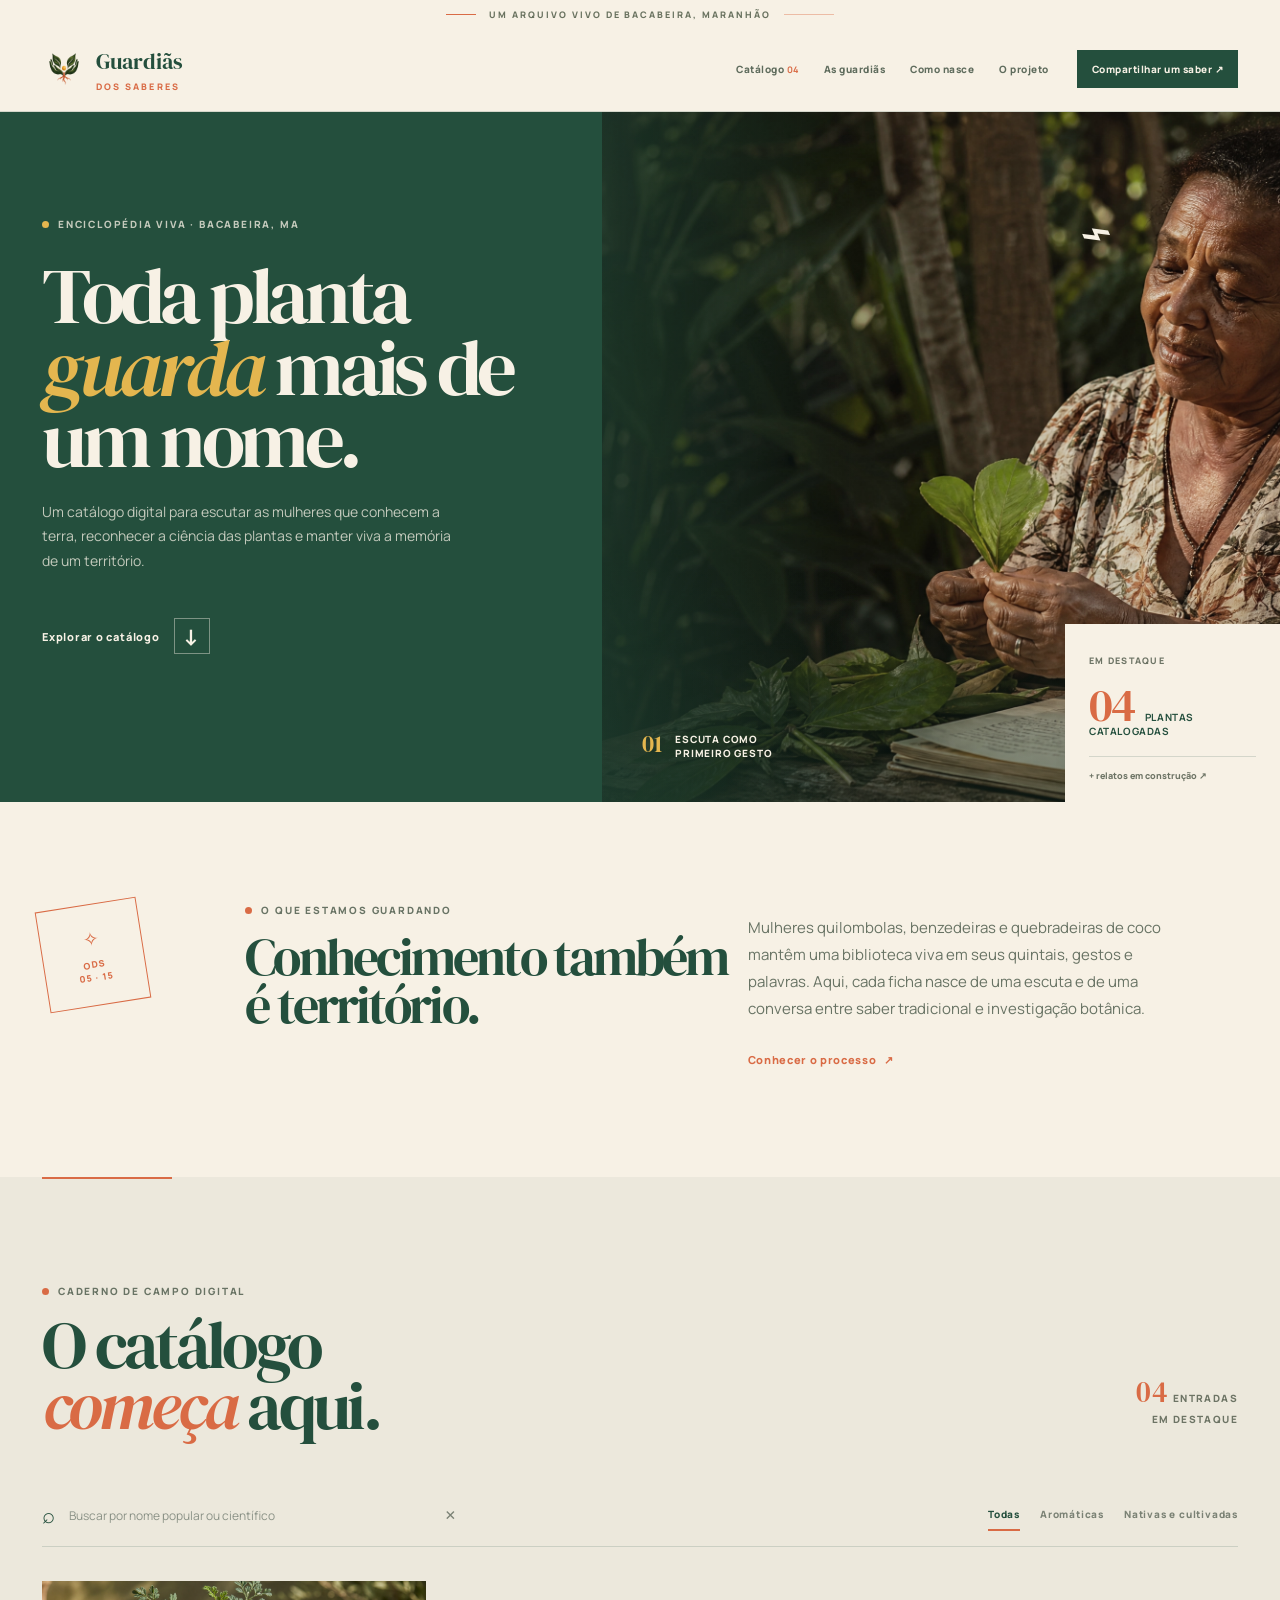
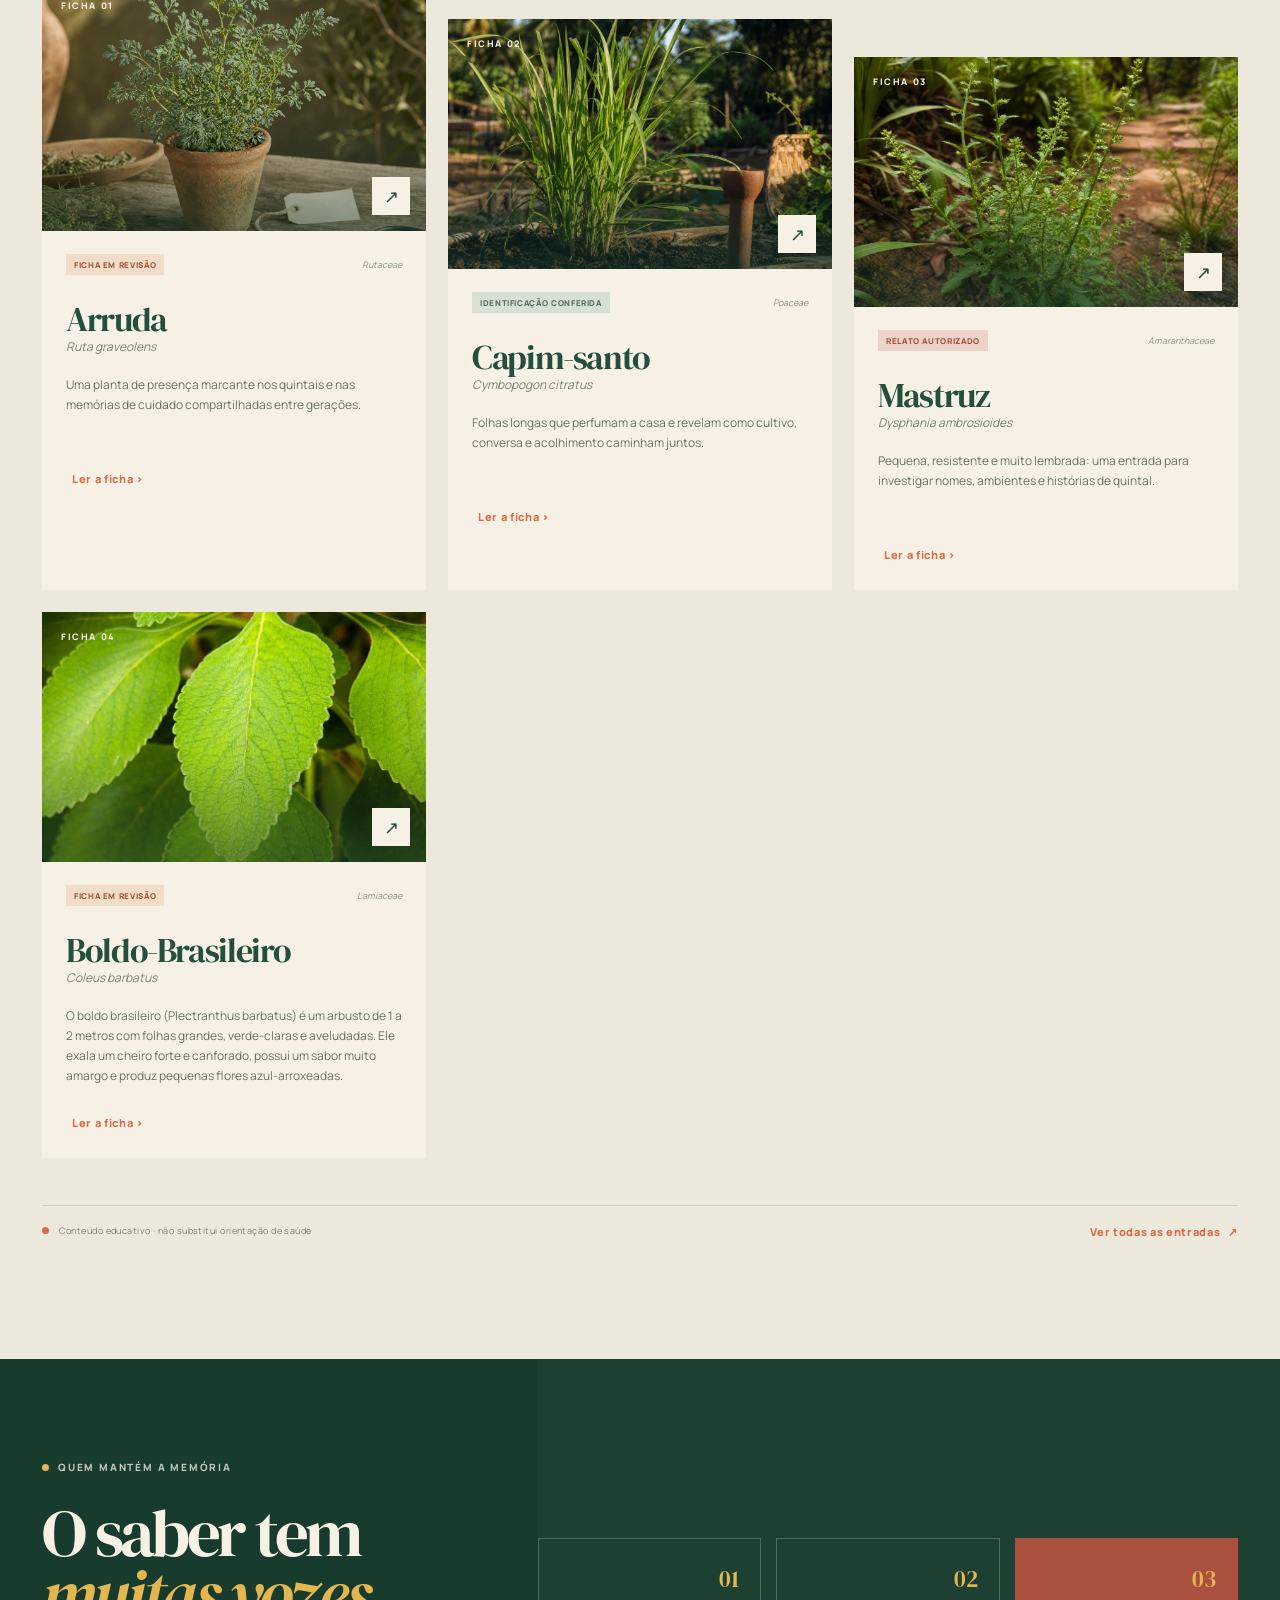
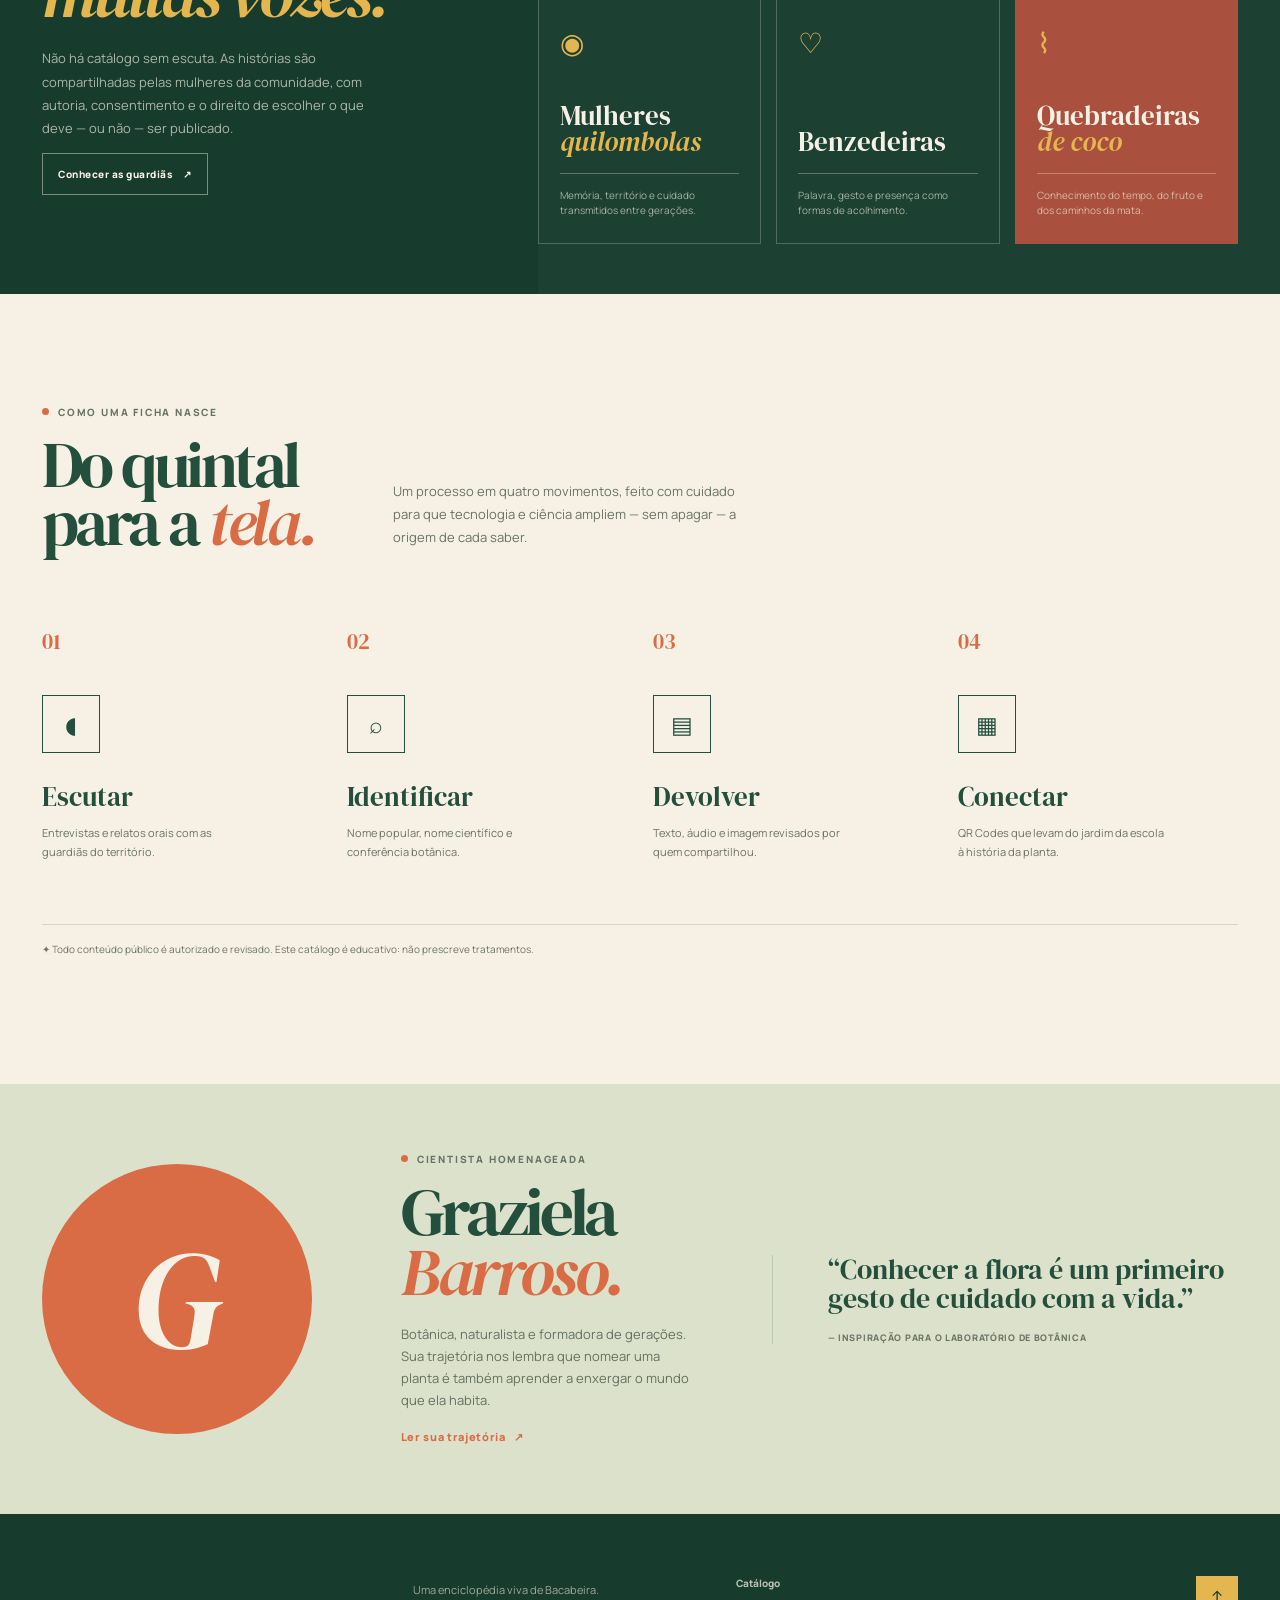
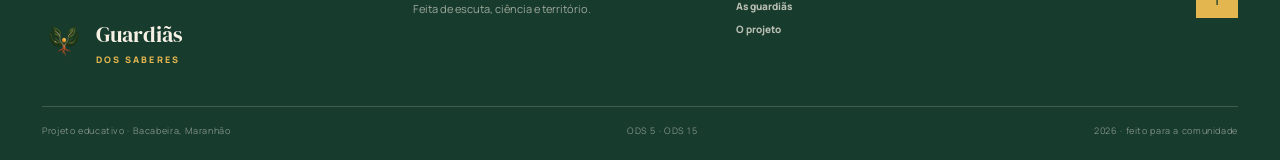
==== index.html @ c17b9c94 "primeiro commit do projeto guardias" ====
<!doctype html>
<html lang="pt-BR">
  <head>
    <meta charset="UTF-8" />
    <meta name="viewport" content="width=device-width, initial-scale=1" />
    <meta name="description" content="Guardiãs dos Saberes — catálogo digital de plantas e memórias de Bacabeira." />
    <title>Guardiãs dos Saberes · Bacabeira</title>
    <link rel="preconnect" href="https://fonts.googleapis.com" />
    <link rel="preconnect" href="https://fonts.gstatic.com" crossorigin />
    <link href="https://fonts.googleapis.com/css2?family=DM+Serif+Display:ital@0;1&family=Manrope:wght@400;500;600;700;800&display=swap" rel="stylesheet" />
    <link rel="stylesheet" href="css/style.css" />
  </head>
  <body data-page="home">
    <a class="skip-link" href="#catalogo">Ir para o catálogo</a>

    <!-- ==========================================================
      CABEÇALHO: altere os nomes dos links de navegação nesta área.
      Para criar nova página, crie um arquivo .html e inclua o link.
    =========================================================== -->
    <header class="site-header">
      <div class="top-note"><span></span>Um arquivo vivo de Bacabeira, Maranhão<span></span></div>
      <nav class="nav-shell" aria-label="Navegação principal">
        <a class="brand" href="index.html" aria-label="Voltar ao início">
          <img src="assets/guardias-mark.png" alt="" />
          <span><strong>Guardiãs</strong><em>dos Saberes</em></span>
        </a>
        <button class="nav-toggle" type="button" aria-label="Abrir menu" aria-expanded="false">☰</button>
        <div class="main-nav">
          <a href="#catalogo">Catálogo <b id="plant-count-nav">03</b></a>
          <a href="guardias.html">As guardiãs</a>
          <a href="#metodo">Como nasce</a>
          <a href="#sobre">O projeto</a>
        </div>
        <a class="nav-cta" href="guardias.html#perfis">Compartilhar um saber <span>↗</span></a>
      </nav>
    </header>

    <main>
      <!-- HERO: troque a imagem assets/guardias-hero.jpg para alterar a foto de capa. -->
      <section class="hero" id="inicio">
        <div class="hero-copy">
          <p class="eyebrow eyebrow-light"><i></i> Enciclopédia viva · Bacabeira, MA</p>
          <h1>Toda planta<br /><em>guarda</em> mais de<br />um nome.</h1>
          <p class="hero-text">Um catálogo digital para escutar as mulheres que conhecem a terra, reconhecer a ciência das plantas e manter viva a memória de um território.</p>
          <a class="hero-link" href="#catalogo">Explorar o catálogo <span>↓</span></a>
        </div>
        <div class="hero-photo">
          <img src="assets/guardias-hero.jpg" alt="Mulher segurando uma folha em um quintal" />
          <div class="hero-photo-shade"></div>
          <span class="hero-leaf">⌁</span>
          <div class="hero-caption"><b>01</b><span>Escuta como<br />primeiro gesto</span></div>
          <div class="hero-stat"><small>Em destaque</small><strong><b id="plant-count-hero">03</b> plantas<br />catalogadas</strong><span>+ relatos em construção ↗</span></div>
        </div>
      </section>

      <section class="intro-section" id="sobre">
        <div class="intro-seal">✧<br /><span>ODS<br />05 · 15</span></div>
        <div><p class="eyebrow"><i></i> O que estamos guardando</p><h2>Conhecimento também é território.</h2></div>
        <div class="intro-copy"><p>Mulheres quilombolas, benzedeiras e quebradeiras de coco mantêm uma biblioteca viva em seus quintais, gestos e palavras. Aqui, cada ficha nasce de uma escuta e de uma conversa entre saber tradicional e investigação botânica.</p><a href="#metodo" class="text-link">Conhecer o processo <span>↗</span></a></div>
      </section>

      <!-- ==========================================================
        CATÁLOGO DE PLANTAS
        Os cartões são criados automaticamente a partir do array PLANTS
        no arquivo js/app.js. Para adicionar uma planta, não escreva um
        cartão aqui: copie um objeto no array PLANTS.
      =========================================================== -->
      <section class="catalog-section" id="catalogo">
        <div class="section-head"><div><p class="eyebrow"><i></i> Caderno de campo digital</p><h2>O catálogo<br /><em>começa</em> aqui.</h2></div><p class="section-aside"><b id="plant-count-title">03</b> entradas<br />em destaque</p></div>
        <div class="catalog-toolbar">
          <label class="search-box"><span>⌕</span><input id="plant-search" type="search" placeholder="Buscar por nome popular ou científico" aria-label="Buscar no catálogo" /><button id="clear-search" type="button" aria-label="Limpar busca">×</button></label>
          <div class="filter-tabs" id="category-tabs" aria-label="Filtrar por categoria"></div>
        </div>
        <div class="catalog-grid" id="plant-grid" aria-live="polite"></div>
        <div class="empty-state" id="empty-state" hidden><span>⌁</span><h3>Nenhuma raiz encontrada.</h3><p>Tente outro nome, espécie ou categoria.</p><button type="button" data-action="show-all">Limpar filtros</button></div>
        <div class="catalog-footer"><span><i></i> Conteúdo educativo · não substitui orientação de saúde</span><button id="show-all-plants" class="text-link" type="button">Ver todas as entradas <span>↗</span></button></div>
      </section>

      <section class="guardians-callout">
        <div><p class="eyebrow eyebrow-light"><i></i> Quem mantém a memória</p><h2>O saber tem<br /><em>muitas vozes.</em></h2><p>Não há catálogo sem escuta. As histórias são compartilhadas pelas mulheres da comunidade, com autoria, consentimento e o direito de escolher o que deve — ou não — ser publicado.</p><a class="outline-button" href="guardias.html">Conhecer as guardiãs <span>↗</span></a></div>
        <div class="voice-strip"><article><b>01</b><span>◉</span><h3>Mulheres<br /><em>quilombolas</em></h3><p>Memória, território e cuidado transmitidos entre gerações.</p></article><article><b>02</b><span>♡</span><h3>Benzedeiras</h3><p>Palavra, gesto e presença como formas de acolhimento.</p></article><article class="clay"><b>03</b><span>⌇</span><h3>Quebradeiras<br /><em>de coco</em></h3><p>Conhecimento do tempo, do fruto e dos caminhos da mata.</p></article></div>
      </section>

      <section class="method-section" id="metodo">
        <div class="method-head"><div><p class="eyebrow"><i></i> Como uma ficha nasce</p><h2>Do quintal<br />para a <em>tela.</em></h2></div><p>Um processo em quatro movimentos, feito com cuidado para que tecnologia e ciência ampliem — sem apagar — a origem de cada saber.</p></div>
        <!-- METODOLOGIA: altere os quatro itens abaixo caso o processo escolar mude. -->
        <div class="method-steps"><article><b>01</b><span>◖</span><h3>Escutar</h3><p>Entrevistas e relatos orais com as guardiãs do território.</p></article><article><b>02</b><span>⌕</span><h3>Identificar</h3><p>Nome popular, nome científico e conferência botânica.</p></article><article><b>03</b><span>▤</span><h3>Devolver</h3><p>Texto, áudio e imagem revisados por quem compartilhou.</p></article><article><b>04</b><span>▦</span><h3>Conectar</h3><p>QR Codes que levam do jardim da escola à história da planta.</p></article></div>
        <p class="method-note">✦ Todo conteúdo público é autorizado e revisado. Este catálogo é educativo: não prescreve tratamentos.</p>
      </section>

      <section class="graziela-callout">
        <div class="graziela-initial">G</div><div><p class="eyebrow"><i></i> Cientista homenageada</p><h2>Graziela<br /><em>Barroso.</em></h2><p>Botânica, naturalista e formadora de gerações. Sua trajetória nos lembra que nomear uma planta é também aprender a enxergar o mundo que ela habita.</p><a href="graziela.html" class="text-link">Ler sua trajetória <span>↗</span></a></div><blockquote>“Conhecer a flora é um primeiro gesto de cuidado com a vida.”<small>— inspiração para o laboratório de botânica</small></blockquote>
      </section>
    </main>

    <footer class="site-footer"><div class="footer-grid"><a class="brand brand-light" href="index.html"><img src="assets/guardias-mark.png" alt="" /><span><strong>Guardiãs</strong><em>dos Saberes</em></span></a><p>Uma enciclopédia viva de Bacabeira.<br />Feita de escuta, ciência e território.</p><nav><a href="#catalogo">Catálogo</a><a href="guardias.html">As guardiãs</a><a href="#sobre">O projeto</a></nav><a class="footer-top" href="#inicio">↑</a></div><div class="footer-bottom"><span>Projeto educativo · Bacabeira, Maranhão</span><span>ODS 5 · ODS 15</span><span>2026 · feito para a comunidade</span></div></footer>

    <!-- MODAL DA PLANTA: o JavaScript preenche esta área ao abrir uma ficha. -->
    <div class="modal-backdrop" id="plant-modal" hidden><section class="plant-modal" role="dialog" aria-modal="true" aria-labelledby="modal-title"><button class="modal-close" type="button" data-close="plant-modal" aria-label="Fechar ficha">×</button><div class="plant-modal-image"><img id="modal-image" src="" alt="" /><div><span>FICHA BOTÂNICA</span><b>QR</b></div></div><div class="plant-modal-content" id="modal-content"></div></section></div>
    <!-- MODAL DO QR CODE: gera um código para a ficha aberta. -->
    <div class="modal-backdrop" id="qr-modal" hidden><section class="qr-modal" role="dialog" aria-modal="true" aria-labelledby="qr-title"><button class="modal-close" type="button" data-close="qr-modal" aria-label="Fechar QR Code">×</button><p class="eyebrow"><i></i> QR Code da ficha</p><h2 id="qr-title">Levar esta história<br /><em>para o jardim.</em></h2><p id="qr-description"></p><img id="qr-image" src="" alt="QR Code da planta" /><code id="qr-url"></code></section></div>
    <div class="toast" id="toast" role="status" aria-live="polite"></div>
    <script src="js/app.js"></script>
  </body>
</html>
---- css/style.css ----
/* ==============================================================
   GUARDIÃS DOS SABERES — FOLHA DE ESTILOS
   Paleta e identidade visual: altere as variáveis abaixo para mudar
   cores globais. Os blocos seguintes estão organizados por página.
================================================================ */
:root { --forest:#244f3d; --deep:#173b2d; --paper:#f7f1e5; --mist:#ece8dc; --clay:#d96b45; --seed:#e4b64f; --ink:#5f6c5d; --line:rgba(36,79,61,.16); --serif:"DM Serif Display",Georgia,serif; --sans:"Manrope",Arial,sans-serif; --ease:cubic-bezier(.23,1,.32,1); }
* { box-sizing:border-box; }
[hidden] { display:none !important; }
html { scroll-behavior:smooth; }
body { margin:0; color:var(--forest); background:var(--paper); font-family:var(--sans); -webkit-font-smoothing:antialiased; }
img { max-width:100%; }
a { color:inherit; text-decoration:none; }
button,input { font:inherit; }
button { cursor:pointer; }
.skip-link { position:fixed; top:-60px; left:16px; z-index:99; padding:10px 14px; background:var(--paper); border:1px solid var(--forest); }
.skip-link:focus { top:16px; }
.eyebrow { display:flex; align-items:center; gap:9px; margin:0; color:#687364; font-size:10px; font-weight:800; letter-spacing:.18em; line-height:1.2; text-transform:uppercase; }
.eyebrow i { width:7px; height:7px; display:block; flex:0 0 auto; border-radius:50%; background:var(--clay); }
.eyebrow-light { color:rgba(247,241,229,.76); }.eyebrow-light i { background:var(--seed); }
.text-link { display:inline-flex; align-items:center; gap:8px; padding:0; border:0; background:transparent; color:var(--clay); font-size:11px; font-weight:900; letter-spacing:.06em; }.text-link:hover { gap:12px; color:var(--forest); }
.outline-button,.primary-button { display:inline-flex; align-items:center; gap:11px; padding:13px 15px; border:1px solid rgba(247,241,229,.45); color:var(--paper); font-size:10px; font-weight:900; letter-spacing:.05em; }.outline-button:hover,.primary-button:hover { background:var(--seed); border-color:var(--seed); color:var(--deep); }

/* ==============================================================
   CABEÇALHO E NAVEGAÇÃO
================================================================ */
.site-header { background:var(--paper); position:relative; z-index:20; }.top-note { height:28px; display:flex; justify-content:center; align-items:center; gap:13px; color:#69725f; font-size:9px; font-weight:800; letter-spacing:.22em; text-transform:uppercase; }.top-note span { width:30px; height:1px; background:var(--clay); }.top-note span:last-child { width:50px; opacity:.4; }
.nav-shell { min-height:84px; max-width:1380px; margin:auto; padding:15px 42px 17px; display:flex; align-items:center; gap:28px; border-bottom:1px solid var(--line); }.brand { display:inline-flex; align-items:center; gap:10px; }.brand img { width:44px; height:44px; object-fit:contain; }.brand span { display:flex; flex-direction:column; line-height:.9; }.brand strong { font:400 22px var(--serif); }.brand em { margin-top:7px; color:var(--clay); font-size:9px; font-style:normal; font-weight:800; letter-spacing:.23em; text-transform:uppercase; }.main-nav { display:flex; align-items:center; gap:25px; margin-left:auto; }.main-nav a { color:#5f6c5d; font-size:10px; font-weight:800; letter-spacing:.05em; }.main-nav a:hover { color:var(--clay); }.main-nav b { color:var(--clay); font-size:9px; }.nav-cta { padding:12px 15px; background:var(--forest); color:var(--paper); font-size:10px; font-weight:800; letter-spacing:.05em; }.nav-cta:hover { background:var(--clay); }.nav-toggle { display:none; border:0; background:transparent; color:var(--forest); font-size:25px; }

/* ==============================================================
   PÁGINA INICIAL — HERO E INTRODUÇÃO
================================================================ */
.hero { min-height:690px; display:grid; grid-template-columns:47% 53%; background:var(--forest); color:var(--paper); }.hero-copy { padding:106px 6vw 84px max(42px,calc((100vw - 1296px)/2)); }.hero h1,.intro-section h2,.section-head h2,.guardians-callout h2,.method-head h2,.graziela-callout h2 { margin:30px 0 23px; max-width:590px; font:400 clamp(54px,6.2vw,91px)/.91 var(--serif); letter-spacing:-.055em; }.hero h1 em,.section-head h2 em,.guardians-callout h2 em,.method-head h2 em,.graziela-callout h2 em { color:var(--seed); font-style:italic; }.hero-text { max-width:410px; margin:0; color:rgba(247,241,229,.75); font-size:14px; line-height:1.75; }.hero-link { display:inline-flex; align-items:center; gap:14px; margin-top:45px; color:var(--paper); font-size:11px; font-weight:900; letter-spacing:.07em; }.hero-link span { width:36px; height:36px; display:grid; place-items:center; border:1px solid rgba(247,241,229,.42); font-size:22px; }.hero-link:hover span { background:var(--seed); border-color:var(--seed); color:var(--forest); }
.hero-photo { position:relative; min-height:690px; overflow:hidden; background:#b8c0a7; }.hero-photo>img { width:100%; height:100%; position:absolute; inset:0; object-fit:cover; object-position:54% center; filter:saturate(.82) contrast(.97); }.hero-photo-shade { position:absolute; inset:0; background:linear-gradient(90deg,rgba(36,79,61,.54),transparent 38%),linear-gradient(0deg,rgba(18,44,33,.42),transparent 35%); }.hero-leaf { position:absolute; top:12%; right:25%; color:var(--paper); font-size:52px; transform:rotate(-23deg); }.hero-caption { position:absolute; left:40px; bottom:42px; display:flex; align-items:end; gap:12px; font-size:10px; font-weight:900; letter-spacing:.08em; text-transform:uppercase; }.hero-caption b { color:var(--seed); font:400 24px var(--serif); }.hero-stat { position:absolute; right:0; bottom:0; width:215px; padding:23px 24px 20px; background:var(--paper); color:var(--forest); }.hero-stat small { color:#6d7465; font-size:9px; font-weight:800; letter-spacing:.14em; text-transform:uppercase; }.hero-stat strong { display:block; margin:18px 0; font-size:10px; letter-spacing:.06em; text-transform:uppercase; }.hero-stat strong b { margin-right:9px; color:var(--clay); font:400 47px/.75 var(--serif); letter-spacing:-.05em; }.hero-stat span { display:block; padding-top:12px; border-top:1px solid var(--line); color:#6d7465; font-size:9px; font-weight:800; }
.intro-section { max-width:1280px; margin:auto; padding:102px 42px 108px; display:grid; grid-template-columns:17% 42% 41%; align-items:start; }.intro-seal { width:102px; height:102px; display:grid; place-content:center; text-align:center; border:1px solid var(--clay); color:var(--clay); font-size:19px; transform:rotate(-9deg); }.intro-seal span { margin-top:6px; font-size:9px; font-weight:900; letter-spacing:.12em; }.intro-section h2 { margin:18px 0 0; color:var(--forest); font-size:clamp(38px,4.1vw,59px); }.intro-copy { max-width:415px; padding-top:10px; }.intro-copy p { margin:0 0 25px; color:#687364; font-size:15px; line-height:1.8; }

/* ==============================================================
   CATÁLOGO — o conteúdo dos cartões é criado em js/app.js
================================================================ */
.catalog-section { position:relative; padding:108px max(42px,calc((100vw - 1296px)/2)) 120px; background:var(--mist); }.catalog-section:before,.profiles-section:before,.timeline-section:before { content:""; position:absolute; top:0; left:max(42px,calc((100vw - 1296px)/2)); width:130px; border-top:2px solid var(--clay); }.section-head { display:flex; justify-content:space-between; align-items:end; }.section-head h2 { margin:18px 0 0; color:var(--forest); font-size:clamp(46px,5.2vw,75px); }.section-head h2 em { color:var(--clay); }.section-aside { color:#6d7465; font-size:10px; font-weight:900; letter-spacing:.14em; line-height:1.4; text-align:right; text-transform:uppercase; }.section-aside b { color:var(--clay); font:400 29px var(--serif); }
.catalog-toolbar { display:flex; justify-content:space-between; gap:30px; margin:63px 0 34px; padding-bottom:15px; border-bottom:1px solid var(--line); }.search-box { min-width:min(100%,420px); display:flex; align-items:center; gap:12px; color:var(--forest); }.search-box span { font-size:22px; }.search-box input { width:100%; border:0; outline:0; background:transparent; color:var(--forest); font-size:12px; }.search-box input::placeholder { color:#8b9287; }.search-box button { border:0; background:transparent; color:#7b8275; font-size:22px; }.filter-tabs { display:flex; gap:20px; overflow:auto; }.filter-tabs button { padding:8px 0; border:0; border-bottom:2px solid transparent; background:transparent; color:#7b8275; font-size:10px; font-weight:900; letter-spacing:.08em; white-space:nowrap; }.filter-tabs button.active { border-color:var(--clay); color:var(--forest); }
.catalog-grid { display:grid; grid-template-columns:repeat(3,minmax(0,1fr)); gap:22px; }.plant-card { min-width:0; background:var(--paper); transition:transform .25s var(--ease),box-shadow .25s var(--ease); }.plant-card:nth-child(2) { margin-top:38px; }.plant-card:nth-child(3) { margin-top:76px; }.plant-card:hover { transform:translateY(-6px); box-shadow:0 18px 35px rgba(36,79,61,.12); }.plant-image { position:relative; height:250px; overflow:hidden; background:#b8c0a7; }.plant-image img { width:100%; height:100%; object-fit:cover; transition:transform .45s var(--ease); }.plant-card:hover .plant-image img { transform:scale(1.03); }.plant-image:after { content:""; position:absolute; inset:0; background:linear-gradient(0deg,rgba(23,59,45,.52),transparent 45%); }.plant-image small { position:absolute; z-index:1; top:18px; left:19px; color:var(--paper); font-size:9px; font-weight:900; letter-spacing:.18em; }.plant-open { position:absolute; z-index:1; right:16px; bottom:16px; width:38px; height:38px; border:0; background:var(--paper); color:var(--forest); font-size:18px; }.plant-open:hover { background:var(--clay); color:var(--paper); }.plant-body { padding:23px 24px 26px; }.plant-meta { display:flex; justify-content:space-between; gap:12px; align-items:center; }.status { padding:5px 8px; font-size:8px; font-weight:900; letter-spacing:.08em; text-transform:uppercase; }.status.warm { color:#a05639; background:#f1ddc7; }.status.green { color:#52705a; background:#d7e1d2; }.status.clay { color:#a3513d; background:#ecd2c8; }.plant-meta em { color:#8b9287; font-size:9px; }.plant-body h3 { margin:27px 0 2px; font:400 34px/1 var(--serif); letter-spacing:-.04em; }.scientific { margin:0; color:#7b8275; font-size:12px; font-style:italic; }.plant-body p:not(.scientific) { min-height:66px; margin:20px 0 25px; color:#687364; font-size:12px; line-height:1.65; }.open-link { border:0; background:transparent; color:var(--clay); font-size:11px; font-weight:900; letter-spacing:.06em; }.open-link:hover { color:var(--forest); }.catalog-footer { display:flex; justify-content:space-between; gap:20px; margin-top:47px; padding-top:18px; border-top:1px solid var(--line); color:#7b8275; font-size:9px; letter-spacing:.05em; }.catalog-footer span i { width:7px; height:7px; display:inline-block; margin-right:8px; border-radius:50%; background:var(--clay); }.empty-state { padding:45px; color:#687364; text-align:center; }.empty-state h3 { margin:10px; font:400 28px var(--serif); color:var(--forest); }.empty-state button { border:0; background:transparent; color:var(--clay); font-weight:800; }

/* MODAIS DE PLANTA E QR CODE */
.modal-backdrop { position:fixed; z-index:70; inset:0; display:grid; place-items:center; padding:25px; background:rgba(16,39,29,.72); backdrop-filter:blur(8px); }.plant-modal { width:min(900px,100%); max-height:calc(100vh - 50px); display:grid; grid-template-columns:43% 57%; position:relative; overflow:auto; background:var(--paper); box-shadow:0 25px 80px rgba(12,31,23,.4); }.modal-close { position:absolute; z-index:4; top:15px; right:15px; width:36px; height:36px; border:0; background:var(--paper); color:var(--forest); font-size:23px; }.modal-close:hover { background:var(--clay); color:var(--paper); }.plant-modal-image { min-height:500px; position:relative; }.plant-modal-image img { width:100%; height:100%; object-fit:cover; }.plant-modal-image:after { content:""; position:absolute; inset:0; background:linear-gradient(0deg,rgba(23,59,45,.55),transparent 48%); }.plant-modal-image div { position:absolute; z-index:2; left:24px; right:24px; bottom:24px; display:flex; justify-content:space-between; color:var(--paper); font-size:9px; font-weight:900; letter-spacing:.15em; }.plant-modal-image b { padding:13px 9px; background:var(--paper); color:var(--forest); }.plant-modal-content { padding:52px 47px 39px; }.plant-modal-content h2,.qr-modal h2 { margin:22px 0 3px; font:400 54px/.9 var(--serif); letter-spacing:-.05em; }.plant-modal-content h2+em { color:#7b8275; font-size:12px; }.modal-lead { margin:27px 0; color:#687364; font-size:14px; line-height:1.7; }.modal-data { display:grid; grid-template-columns:repeat(2,1fr); gap:13px; padding:18px 0; border-block:1px solid var(--line); }.modal-data div { display:flex; flex-direction:column; gap:7px; }.modal-data span { color:#8b9287; font-size:9px; font-weight:900; letter-spacing:.07em; text-transform:uppercase; }.modal-data b { font-size:11px; line-height:1.35; }.modal-alert { display:flex; gap:11px; margin:22px 0; padding:14px; background:#e6eadb; color:#52705a; font-size:10px; line-height:1.55; }.audio-pending { display:flex; align-items:center; gap:11px; margin:18px 0; padding:13px 14px; border:1px dashed rgba(217,107,69,.5); background:#eee7d9; }.audio-pending b { display:block; font-size:10px; }.audio-pending span { color:#7b8275; font-size:9px; }.audio-pending em { margin-left:auto; color:#a05639; font-size:8px; font-style:normal; font-weight:900; letter-spacing:.1em; }.audio-native { width:100%; margin:18px 0; }.qr-button { display:inline-flex; gap:8px; border:1px solid rgba(36,79,61,.3); padding:12px 14px; background:transparent; color:var(--forest); font-size:10px; font-weight:900; }.qr-button:hover { background:var(--clay); border-color:var(--clay); color:var(--paper); }.qr-modal { position:relative; width:min(410px,100%); padding:47px 38px 34px; background:var(--paper); text-align:center; }.qr-modal h2 { font-size:43px; }.qr-modal h2 em { color:var(--clay); }.qr-modal p { color:#687364; font-size:12px; line-height:1.6; }.qr-modal img { width:220px; max-width:100%; margin:16px auto; }.qr-modal code { display:block; overflow-wrap:anywhere; color:#7b8275; font-size:9px; }.toast { position:fixed; right:20px; bottom:20px; z-index:90; max-width:300px; padding:13px 16px; background:var(--forest); color:var(--paper); font-size:11px; box-shadow:0 14px 35px rgba(0,0,0,.2); opacity:0; transform:translateY(12px); pointer-events:none; transition:.2s var(--ease); }.toast.show { opacity:1; transform:translateY(0); }

/* CHAMADAS DA PÁGINA INICIAL */
.guardians-callout { display:grid; grid-template-columns:42% 58%; background:var(--deep); color:var(--paper); }.guardians-callout>div:first-child { padding:102px max(42px,calc((100vw - 1296px)/2)) 99px; }.guardians-callout h2 { font-size:clamp(52px,5.2vw,76px); }.guardians-callout>div:first-child>p:not(.eyebrow) { max-width:350px; color:rgba(247,241,229,.67); font-size:13px; line-height:1.78; }.voice-strip { display:grid; grid-template-columns:repeat(3,1fr); align-items:end; gap:15px; padding:50px max(42px,calc((100vw - 1296px)/2)) 50px 0; background:rgba(255,255,255,.025); }.voice-strip article { min-height:306px; padding:24px 21px; display:flex; flex-direction:column; border:1px solid rgba(247,241,229,.24); }.voice-strip article.clay { background:#a9513e; border-color:#a9513e; }.voice-strip b { align-self:end; color:var(--seed); font:400 23px var(--serif); }.voice-strip span { margin-top:28px; color:var(--seed); font-size:28px; }.voice-strip h3 { margin:auto 0 18px; font:400 27px/.96 var(--serif); }.voice-strip h3 em { color:var(--seed); }.voice-strip p { margin:0; padding-top:14px; border-top:1px solid rgba(247,241,229,.3); color:rgba(247,241,229,.64); font-size:10px; line-height:1.55; }
.method-section { max-width:1296px; margin:auto; padding:112px 42px 118px; }.method-head { display:grid; grid-template-columns:27% 35% 38%; align-items:end; }.method-head h2 { margin:18px 0 0; color:var(--forest); font-size:clamp(46px,5vw,70px); }.method-head h2 em { color:var(--clay); }.method-head>p { max-width:350px; margin:0 0 4px 28px; color:#687364; font-size:13px; line-height:1.75; }.method-steps { display:grid; grid-template-columns:repeat(4,1fr); gap:25px; margin-top:74px; }.method-steps article { position:relative; min-height:236px; }.method-steps b { display:block; margin-bottom:39px; color:var(--clay); font:400 22px var(--serif); }.method-steps span { width:58px; height:58px; display:grid; place-items:center; margin-bottom:25px; border:1px solid var(--forest); font-size:23px; }.method-steps h3 { margin:0 0 9px; font:400 27px var(--serif); }.method-steps p { max-width:210px; margin:0; color:#687364; font-size:11px; line-height:1.65; }.method-note { margin-top:62px; padding-top:17px; border-top:1px solid var(--line); color:#6d7465; font-size:10px; }.graziela-callout { min-height:430px; display:grid; grid-template-columns:30% 31% 39%; align-items:center; padding:61px max(42px,calc((100vw - 1296px)/2)); background:#dce1cc; }.graziela-initial { width:270px; height:270px; display:grid; place-items:center; border-radius:50%; background:var(--clay); color:var(--paper); font:italic 138px var(--serif); }.graziela-callout h2 { margin:17px 0 20px; color:var(--forest); font-size:clamp(50px,5.2vw,74px); }.graziela-callout h2 em { color:var(--clay); }.graziela-callout p:not(.eyebrow) { max-width:290px; color:#657061; font-size:13px; line-height:1.7; }.graziela-callout blockquote { margin:0; padding-left:55px; border-left:1px solid var(--line); color:var(--forest); font:400 28px/1.03 var(--serif); }.graziela-callout blockquote small { display:block; margin-top:18px; color:#6d7465; font:800 9px var(--sans); letter-spacing:.08em; text-transform:uppercase; }

/* ==============================================================
   PÁGINA DAS GUARDIÃS
================================================================ */
.sub-header { max-width:1380px; min-height:91px; margin:auto; padding:20px 42px; display:grid; grid-template-columns:1fr auto 1fr; align-items:center; border-bottom:1px solid var(--line); }.back-link { font-size:10px; font-weight:900; letter-spacing:.08em; text-transform:uppercase; }.back-link:hover { color:var(--clay); }.sub-header span { color:#6d7465; font-size:9px; font-weight:900; letter-spacing:.18em; text-transform:uppercase; }.sub-header span i { display:inline-block; width:7px; height:7px; margin-right:8px; border-radius:50%; background:var(--clay); }.sub-header b { justify-self:end; width:120px; border-top:1px solid var(--clay); }.sub-hero { display:grid; grid-template-columns:50% 50%; background:var(--forest); color:var(--paper); }.sub-hero>div { padding:105px max(42px,calc((100vw - 1296px)/2)) 100px 10vw; }.sub-hero h1 { margin:27px 0 23px; font:400 clamp(60px,7vw,92px)/.86 var(--serif); letter-spacing:-.06em; }.sub-hero h1 em { color:var(--seed); }.sub-hero>div>p:not(.eyebrow) { max-width:440px; color:rgba(247,241,229,.73); font-size:14px; line-height:1.8; }.sub-hero figure { min-height:520px; position:relative; margin:0; overflow:hidden; }.sub-hero figure>img { width:100%; height:100%; position:absolute; object-fit:cover; filter:saturate(.8); }.sub-hero figure:after { content:""; position:absolute; inset:0; background:linear-gradient(0deg,rgba(23,59,45,.55),transparent 55%); }.sub-hero figcaption { position:absolute; z-index:2; left:28px; bottom:26px; display:flex; flex-direction:column; gap:7px; }.sub-hero figcaption span { font-size:9px; letter-spacing:.15em; font-weight:900; }.sub-hero figcaption strong { color:var(--seed); font:400 25px/.95 var(--serif); }
.guardias-intro { max-width:1280px; margin:auto; padding:96px 42px 112px; display:grid; grid-template-columns:16% 42% 42%; gap:28px; }.guardias-intro h2,.section-copy h2,.profiles-heading h2 { margin:19px 0 25px; font:400 clamp(42px,5vw,70px)/.94 var(--serif); letter-spacing:-.06em; }.guardias-intro h2 em,.section-copy h2 em,.profiles-heading h2 em { color:var(--clay); }.guardias-intro>div:last-child p { color:#687364; font-size:14px; line-height:1.8; }.voices-section { padding:110px max(42px,calc((100vw - 1296px)/2)) 126px; background:var(--mist); }.section-copy { max-width:600px; }.section-copy>p:last-child { max-width:420px; color:#687364; font-size:13px; line-height:1.75; }.voice-cards { display:grid; grid-template-columns:repeat(3,1fr); gap:23px; margin-top:62px; }.voice-card { min-height:360px; padding:25px; display:flex; flex-direction:column; }.voice-card.green { background:var(--forest); color:var(--paper); }.voice-card.paper { background:var(--paper); color:var(--forest); }.voice-card.clay { background:var(--clay); color:var(--paper); }.voice-card b { align-self:end; color:var(--clay); font:400 30px var(--serif); }.voice-card.green b,.voice-card.clay b { color:var(--seed); }.voice-card>span { margin-top:25px; font-size:27px; }.voice-card h3 { margin:18px 0; font:400 35px/.95 var(--serif); }.voice-card p { min-height:50px; margin:0; font-size:13px; line-height:1.65; }.voice-card small { margin-top:20px; padding-top:15px; border-top:1px solid currentColor; opacity:.72; font-size:10px; line-height:1.55; }.voice-card em { margin-top:auto; color:var(--seed); font-size:10px; font-style:normal; font-weight:900; letter-spacing:.05em; }.voice-card.paper em { color:var(--clay); }.listening-section { max-width:1280px; margin:auto; padding:105px 42px; display:grid; grid-template-columns:31% 69%; align-items:center; }.listening-mark { width:210px; height:210px; display:grid; place-content:center; border:1px solid var(--clay); border-radius:50%; color:var(--clay); text-align:center; font-size:50px; transform:rotate(-8deg); }.listening-mark span { display:block; color:var(--forest); font:400 18px/1 var(--serif); transform:rotate(8deg); }.listening-section h2 { margin:19px 0 24px; font:400 clamp(42px,5vw,70px)/.94 var(--serif); }.listening-section h2 em { color:var(--clay); }.listening-section>div:last-child>p { max-width:600px; color:#687364; font-size:14px; line-height:1.8; }.principles { display:grid; grid-template-columns:repeat(2,1fr); gap:14px; margin-top:28px; }.principles span { color:#5f6c5d; font-size:11px; line-height:1.55; }.principles span::first-letter { color:var(--clay); }
.profiles-section { position:relative; padding:112px max(42px,calc((100vw - 1296px)/2)) 126px; background:var(--mist); }.profiles-heading { max-width:620px; margin-bottom:70px; }.profiles-heading>p { color:#687364; font-size:14px; line-height:1.75; }.profiles-heading>span { display:inline-block; margin-top:24px; padding:11px 14px; border:1px dashed rgba(217,107,69,.55); background:var(--paper); color:#a3513d; font-size:9px; font-weight:900; letter-spacing:.08em; text-transform:uppercase; }.profile-grid { display:grid; grid-template-columns:repeat(3,minmax(0,1fr)); gap:24px; align-items:start; }.profile-card { overflow:hidden; border-top:3px solid var(--forest); background:var(--paper); box-shadow:0 16px 38px rgba(36,79,61,.08); }.profile-card:nth-child(2) { margin-top:36px; border-color:#a3513d; }.profile-card:nth-child(3) { margin-top:72px; border-color:var(--clay); }.profile-photo { height:300px; position:relative; overflow:hidden; }.profile-photo img { width:100%; height:100%; object-fit:cover; object-position:50% 32%; }.profile-photo:after { content:""; position:absolute; inset:0; background:linear-gradient(0deg,rgba(23,59,45,.38),transparent 46%); }.profile-badge,.profile-index { position:absolute; z-index:2; }.profile-badge { top:16px; left:16px; padding:6px 9px; background:var(--seed); font-size:8px; font-weight:900; letter-spacing:.14em; }.profile-index { right:16px; bottom:12px; color:var(--paper); font:400 30px var(--serif); }.profile-body { padding:24px; }.profile-meta { display:flex; flex-direction:column; gap:4px; margin-bottom:14px; color:#a3513d; font-size:9px; font-weight:900; letter-spacing:.1em; text-transform:uppercase; }.profile-meta span:last-child { color:#8b9287; }.profile-body h3 { margin:0 0 14px; font:400 34px/.98 var(--serif); letter-spacing:-.04em; }.profile-bio { color:#687364; font-size:12px; line-height:1.75; }.profile-block { padding:15px 0; border-top:1px solid var(--line); }.profile-block>span { display:block; margin-bottom:10px; font-size:8px; font-weight:900; letter-spacing:.14em; text-transform:uppercase; }.practice { display:flex; gap:8px; margin-top:7px; color:#5f6c5d; font-size:11px; line-height:1.5; }.practice:before { content:"✓"; color:var(--clay); }.plants { display:flex; flex-wrap:wrap; gap:7px; }.plants span { padding:6px 10px; background:#e6eadb; font-size:9px; font-weight:800; }.profile-audio { display:flex; gap:12px; align-items:center; margin:6px 0 18px; padding:13px 14px; border:1px dashed rgba(217,107,69,.5); background:#eee7d9; }.profile-audio b { display:block; font-size:10px; }.profile-audio span { color:#7b8275; font-size:9px; line-height:1.4; }.profile-quote { margin:0; padding-top:16px; border-top:1px solid var(--line); color:#7b8275; font:400 15px/1.5 var(--serif); }.guardias-cta { display:flex; justify-content:space-between; align-items:center; gap:30px; padding:94px max(42px,calc((100vw - 1296px)/2)); background:var(--forest); color:var(--paper); }.guardias-cta h2 { margin:18px 0; font:400 clamp(40px,5vw,65px)/.93 var(--serif); }.guardias-cta h2 em { color:var(--seed); }.guardias-cta p:not(.eyebrow) { max-width:420px; color:rgba(247,241,229,.7); font-size:13px; line-height:1.7; }.source-note { max-width:1280px; margin:auto; padding:18px 42px; color:#7b8275; font-size:10px; line-height:1.55; }

/* ==============================================================
   PÁGINA DE GRAZIELA BARROSO
================================================================ */
.graziela-hero { max-width:1280px; min-height:610px; margin:auto; padding:84px 42px 96px; display:grid; grid-template-columns:14% 42% 44%; align-items:center; }.graziela-seal { width:116px; height:116px; display:grid; place-content:center; border:1px solid var(--clay); color:var(--clay); text-align:center; font-size:22px; transform:rotate(-9deg); }.graziela-seal span { font-size:9px; font-weight:900; letter-spacing:.12em; }.graziela-hero h1 { margin:27px 0 25px; font:400 clamp(72px,9vw,138px)/.8 var(--serif); letter-spacing:-.08em; }.graziela-hero h1 em { color:var(--clay); }.graziela-hero>div:nth-child(2)>p:not(.eyebrow) { max-width:375px; color:#687364; font-size:15px; line-height:1.8; }.graziela-hero figure { min-height:425px; position:relative; margin:0; overflow:hidden; background:var(--deep); }.graziela-hero figure>img { width:100%; height:100%; position:absolute; inset:0; object-fit:cover; object-position:50% 25%; filter:grayscale(1) contrast(1.05) sepia(.16); }.graziela-hero figure>div { position:absolute; inset:0; background:linear-gradient(0deg,rgba(14,36,27,.82),transparent 58%); }.graziela-hero figure:after { content:"GRAZIELA"; position:absolute; z-index:2; top:30px; right:26px; color:rgba(247,241,229,.46); font-size:9px; letter-spacing:.3em; writing-mode:vertical-rl; }.graziela-hero figcaption { position:absolute; z-index:3; left:28px; bottom:25px; display:flex; flex-direction:column; gap:5px; color:var(--paper); font-size:9px; letter-spacing:.1em; text-transform:uppercase; }.graziela-hero figcaption strong { color:var(--seed); font:400 23px var(--serif); letter-spacing:0; }.graziela-hero aside { position:absolute; z-index:3; right:17px; bottom:18px; padding:13px; max-width:150px; background:rgba(247,241,229,.92); color:var(--forest); }.graziela-hero aside span,.graziela-hero aside em { display:block; color:#6d7465; font-size:7px; font-style:normal; line-height:1.45; letter-spacing:.08em; }.graziela-hero aside b { display:block; margin:7px 0; font:400 17px/.95 var(--serif); }.graziela-intro { max-width:1280px; margin:auto; padding:96px 42px 112px; display:grid; grid-template-columns:16% 58% 26%; gap:28px; border-top:1px solid var(--line); }.graziela-intro>div:first-child { display:flex; align-items:center; gap:10px; color:var(--clay); font-size:9px; font-weight:900; letter-spacing:.15em; text-transform:uppercase; }.graziela-intro>div:first-child b { font:400 25px var(--serif); }.graziela-intro h2,.timeline-head h2,.connection-section h2 { margin:19px 0 25px; font:400 clamp(42px,5vw,70px)/.94 var(--serif); letter-spacing:-.06em; }.graziela-intro h2 em,.timeline-head h2 em,.connection-section h2 em { color:var(--clay); }.graziela-intro>div:nth-child(2)>p:not(.eyebrow) { max-width:620px; color:#687364; font-size:14px; line-height:1.8; }.field-stamp { align-self:end; justify-self:end; width:128px; height:128px; display:grid; place-content:center; border:1px solid var(--forest); text-align:center; font-size:9px; font-weight:900; letter-spacing:.12em; text-transform:uppercase; transform:rotate(8deg); }.timeline-section { position:relative; padding:112px max(42px,calc((100vw - 1296px)/2)) 128px; background:var(--mist); }.timeline-head { max-width:590px; }.timeline-head>p:last-child { max-width:375px; color:#687364; font-size:13px; line-height:1.7; }.timeline { max-width:860px; margin:83px auto 0; position:relative; }.timeline:before { content:""; position:absolute; top:0; bottom:0; left:50%; border-left:1px solid rgba(36,79,61,.25); }.timeline-event { min-height:139px; display:grid; grid-template-columns:1fr 28px 1fr; align-items:center; }.timeline-event:nth-child(odd) .timeline-year { grid-column:1; padding-right:32px; text-align:right; }.timeline-event:nth-child(even) .timeline-year { grid-column:3; padding-left:32px; order:3; }.timeline-year { color:var(--clay); font:400 32px var(--serif); }.timeline-dot { width:11px; height:11px; z-index:2; justify-self:center; border:2px solid var(--mist); border-radius:50%; background:var(--clay); box-shadow:0 0 0 1px var(--clay); }.timeline-card { max-width:310px; padding:20px 22px; background:var(--paper); box-shadow:0 10px 26px rgba(36,79,61,.05); }.timeline-event:nth-child(odd) .timeline-card { grid-column:3; }.timeline-event:nth-child(even) .timeline-card { grid-column:1; grid-row:1; justify-self:end; }.timeline-card small { color:#7b8275; font-size:8px; font-weight:900; letter-spacing:.13em; }.timeline-card h3 { margin:13px 0 8px; font:400 26px var(--serif); }.timeline-card p { margin:0; color:#687364; font-size:11px; line-height:1.65; }.legacy-section { display:grid; grid-template-columns:13% 47% 40%; gap:25px; align-items:start; padding:102px max(42px,calc((100vw - 1296px)/2)); background:var(--forest); color:var(--paper); }.legacy-section>span { width:75px; height:75px; display:grid; place-items:center; border:1px solid var(--seed); color:var(--seed); font-size:31px; transform:rotate(-8deg); }.legacy-section h2 { margin:19px 0 24px; max-width:520px; font:400 clamp(40px,4.4vw,62px)/.94 var(--serif); }.legacy-section h2 em { color:var(--seed); }.legacy-section p:not(.eyebrow) { max-width:500px; color:rgba(247,241,229,.7); font-size:13px; line-height:1.75; }.legacy-numbers { display:grid; grid-template-columns:repeat(3,1fr); gap:15px; margin-top:30px; }.legacy-numbers b { color:var(--seed); font:400 38px var(--serif); }.legacy-numbers small { display:block; color:rgba(247,241,229,.68); font:700 9px/1.4 var(--sans); letter-spacing:.06em; }.connection-section { max-width:1280px; margin:auto; padding:105px 42px; display:grid; grid-template-columns:16% 56% 28%; gap:25px; align-items:center; }.connection-section>span { color:var(--clay); font-size:55px; }.connection-section p:not(.eyebrow) { max-width:640px; color:#687364; font-size:14px; line-height:1.8; }.connection-section aside { padding:20px; border-left:1px solid var(--line); color:#6d7465; font-size:9px; }.connection-section aside b,.connection-section aside a { display:block; margin-top:9px; }.connection-section aside a { color:var(--clay); font-weight:800; }

/* RODAPÉ E 404 */
.site-footer { padding:62px max(42px,calc((100vw - 1296px)/2)) 23px; background:var(--deep); color:var(--paper); }.footer-grid { display:grid; grid-template-columns:31% 27% 29% 13%; min-height:130px; }.brand-light strong { color:var(--paper); }.brand-light em { color:var(--seed); }.footer-grid p { margin:5px 0; color:rgba(247,241,229,.6); font-size:11px; line-height:1.7; }.footer-grid nav { display:flex; flex-direction:column; gap:9px; }.footer-grid nav a { color:rgba(247,241,229,.72); font-size:10px; font-weight:800; }.footer-top { justify-self:end; width:42px; height:42px; display:grid; place-items:center; background:var(--seed); color:var(--deep); font-size:20px; }.footer-bottom { display:flex; justify-content:space-between; gap:12px; padding-top:17px; border-top:1px solid rgba(247,241,229,.18); color:rgba(247,241,229,.47); font-size:9px; letter-spacing:.07em; }.not-found { min-height:100vh; display:flex; flex-direction:column; background:var(--paper); }.not-found header { padding:25px 7vw; border-bottom:1px solid var(--line); }.not-found main { max-width:930px; padding:120px 8vw; flex:1; }.not-found h1 { margin:28px 0; font:400 clamp(58px,8vw,110px)/.85 var(--serif); letter-spacing:-.07em; }.not-found h1 em { color:var(--clay); }.not-found main>p { max-width:400px; color:#687364; line-height:1.8; }.not-found .primary-button { margin-top:25px; background:var(--forest); }.not-found footer { padding:22px 8vw; color:#7b8275; font-size:10px; }

/* RESPONSIVIDADE — layout para celular */
@media (max-width:900px) { .nav-shell,.sub-header { padding-inline:24px; }.main-nav { gap:15px; }.nav-cta { padding:11px; }.hero,.guardians-callout,.sub-hero { grid-template-columns:1fr; }.hero-copy,.sub-hero>div { padding:78px 24px 58px; }.hero-photo { min-height:420px; }.intro-section,.guardias-intro,.graziela-intro { grid-template-columns:1fr; padding:74px 24px; }.intro-seal { margin-bottom:10px; }.catalog-section,.voices-section,.profiles-section,.timeline-section { padding-inline:24px; }.catalog-section:before,.profiles-section:before,.timeline-section:before { left:24px; }.catalog-grid,.voice-cards,.profile-grid { grid-template-columns:repeat(2,minmax(0,1fr)); }.plant-card:nth-child(n),.profile-card:nth-child(n) { margin-top:0; }.method-section,.graziela-hero,.connection-section { padding-inline:24px; }.method-head { grid-template-columns:1fr; gap:20px; }.method-head>p { margin:0; }.graziela-callout { grid-template-columns:28% 42% 30%; padding-inline:24px; }.graziela-initial { width:190px; height:190px; font-size:100px; }.graziela-hero { grid-template-columns:1fr 1fr; gap:30px; }.graziela-seal { display:none; }.graziela-hero figure { grid-column:2; grid-row:1; }.graziela-hero>div:nth-child(2) { grid-column:1; }.legacy-section { grid-template-columns:13% 58% 29%; padding-inline:24px; }.connection-section { grid-template-columns:12% 62% 26%; }.footer-grid { grid-template-columns:1fr 1fr; gap:25px; }.footer-grid p { grid-column:1/-1; }.footer-grid nav { grid-column:2; grid-row:1; }.footer-top { grid-column:2; }.site-footer { padding-inline:24px; } }
@media (max-width:650px) { .top-note { font-size:7px; letter-spacing:.12em; }.top-note span { width:18px; }.nav-shell { min-height:72px; }.brand img { width:38px; height:38px; }.brand strong { font-size:19px; }.nav-toggle { display:block; margin-left:auto; }.nav-cta { display:none; }.main-nav { position:absolute; top:72px; left:0; right:0; display:none; flex-direction:column; align-items:stretch; gap:0; padding:12px 24px 18px; background:var(--paper); border-bottom:1px solid var(--line); }.main-nav.open { display:flex; }.main-nav a { padding:12px 0; border-bottom:1px solid var(--line); }.hero h1 { font-size:54px; }.hero-photo { min-height:360px; }.hero-stat { width:175px; padding:17px; }.hero-stat strong b { font-size:37px; }.hero-caption { left:22px; bottom:24px; }.section-head { display:block; }.section-aside { display:none; }.catalog-toolbar { display:block; margin-top:48px; }.search-box { padding-bottom:13px; }.filter-tabs { padding-top:10px; }.catalog-grid,.voice-cards,.profile-grid { display:block; }.plant-card,.profile-card { margin:0 0 22px!important; }.plant-image,.profile-photo { height:270px; }.catalog-footer { display:block; line-height:1.5; }.catalog-footer button { margin-top:16px; }.guardians-callout>div:first-child { padding:76px 24px 62px; }.guardians-callout h2 { font-size:58px; }.voice-strip { grid-template-columns:repeat(3,minmax(165px,1fr)); overflow-x:auto; padding:0 24px 64px; }.method-section { padding:76px 24px 83px; }.method-head h2 { font-size:53px; }.method-steps { grid-template-columns:repeat(2,1fr); gap:34px 20px; margin-top:55px; }.method-steps article { min-height:180px; }.method-steps b { margin-bottom:17px; }.method-steps span { width:49px; height:49px; margin-bottom:17px; }.graziela-callout { display:block; padding:74px 24px; }.graziela-initial { margin:0 0 45px 24px; }.graziela-callout h2 { font-size:55px; }.graziela-callout blockquote { margin-top:45px; padding:28px 0 0; border-left:0; border-top:1px solid var(--line); }.sub-header { grid-template-columns:1fr auto; min-height:75px; }.sub-header span,.sub-header b { display:none; }.sub-hero h1 { font-size:57px; }.sub-hero figure { min-height:360px; }.guardias-intro h2,.section-copy h2,.profiles-heading h2,.listening-section h2 { font-size:47px; }.listening-section { display:block; padding:78px 24px; }.listening-mark { width:150px; height:150px; margin-bottom:45px; }.principles { grid-template-columns:1fr; }.guardias-cta { display:block; padding:75px 24px; }.guardias-cta .outline-button { margin-top:20px; }.source-note { padding-inline:24px; }.graziela-hero { display:block; padding:75px 24px; }.graziela-hero h1 { font-size:66px; }.graziela-hero figure { min-height:320px; margin-top:30px; }.graziela-intro h2,.timeline-head h2,.connection-section h2 { font-size:45px; }.field-stamp { justify-self:start; }.timeline { margin-top:55px; margin-left:0; }.timeline:before { left:14px; }.timeline-event { min-height:150px; grid-template-columns:28px 1fr; gap:0; }.timeline-event:nth-child(n) .timeline-year { grid-column:2; grid-row:1; padding:0 0 8px 16px; text-align:left; order:0; }.timeline-dot { grid-column:1; grid-row:1/3; }.timeline-event:nth-child(n) .timeline-card { grid-column:2; grid-row:2; justify-self:stretch; margin-left:16px; }.legacy-section { grid-template-columns:1fr; padding:75px 24px; }.legacy-numbers { margin-top:15px; }.connection-section { grid-template-columns:1fr; padding:74px 24px; }.connection-section>span { display:none; }.connection-section aside { border-left:0; border-top:1px solid var(--line); }.plant-modal { display:block; max-height:calc(100vh - 30px); }.plant-modal-image { height:250px; min-height:250px; }.plant-modal-content { padding:35px 24px 28px; }.plant-modal-content h2 { font-size:46px; }.qr-modal { padding:45px 24px 30px; }.footer-bottom { display:grid; grid-template-columns:1fr 1fr; }.footer-bottom span:last-child { grid-column:1/-1; } }
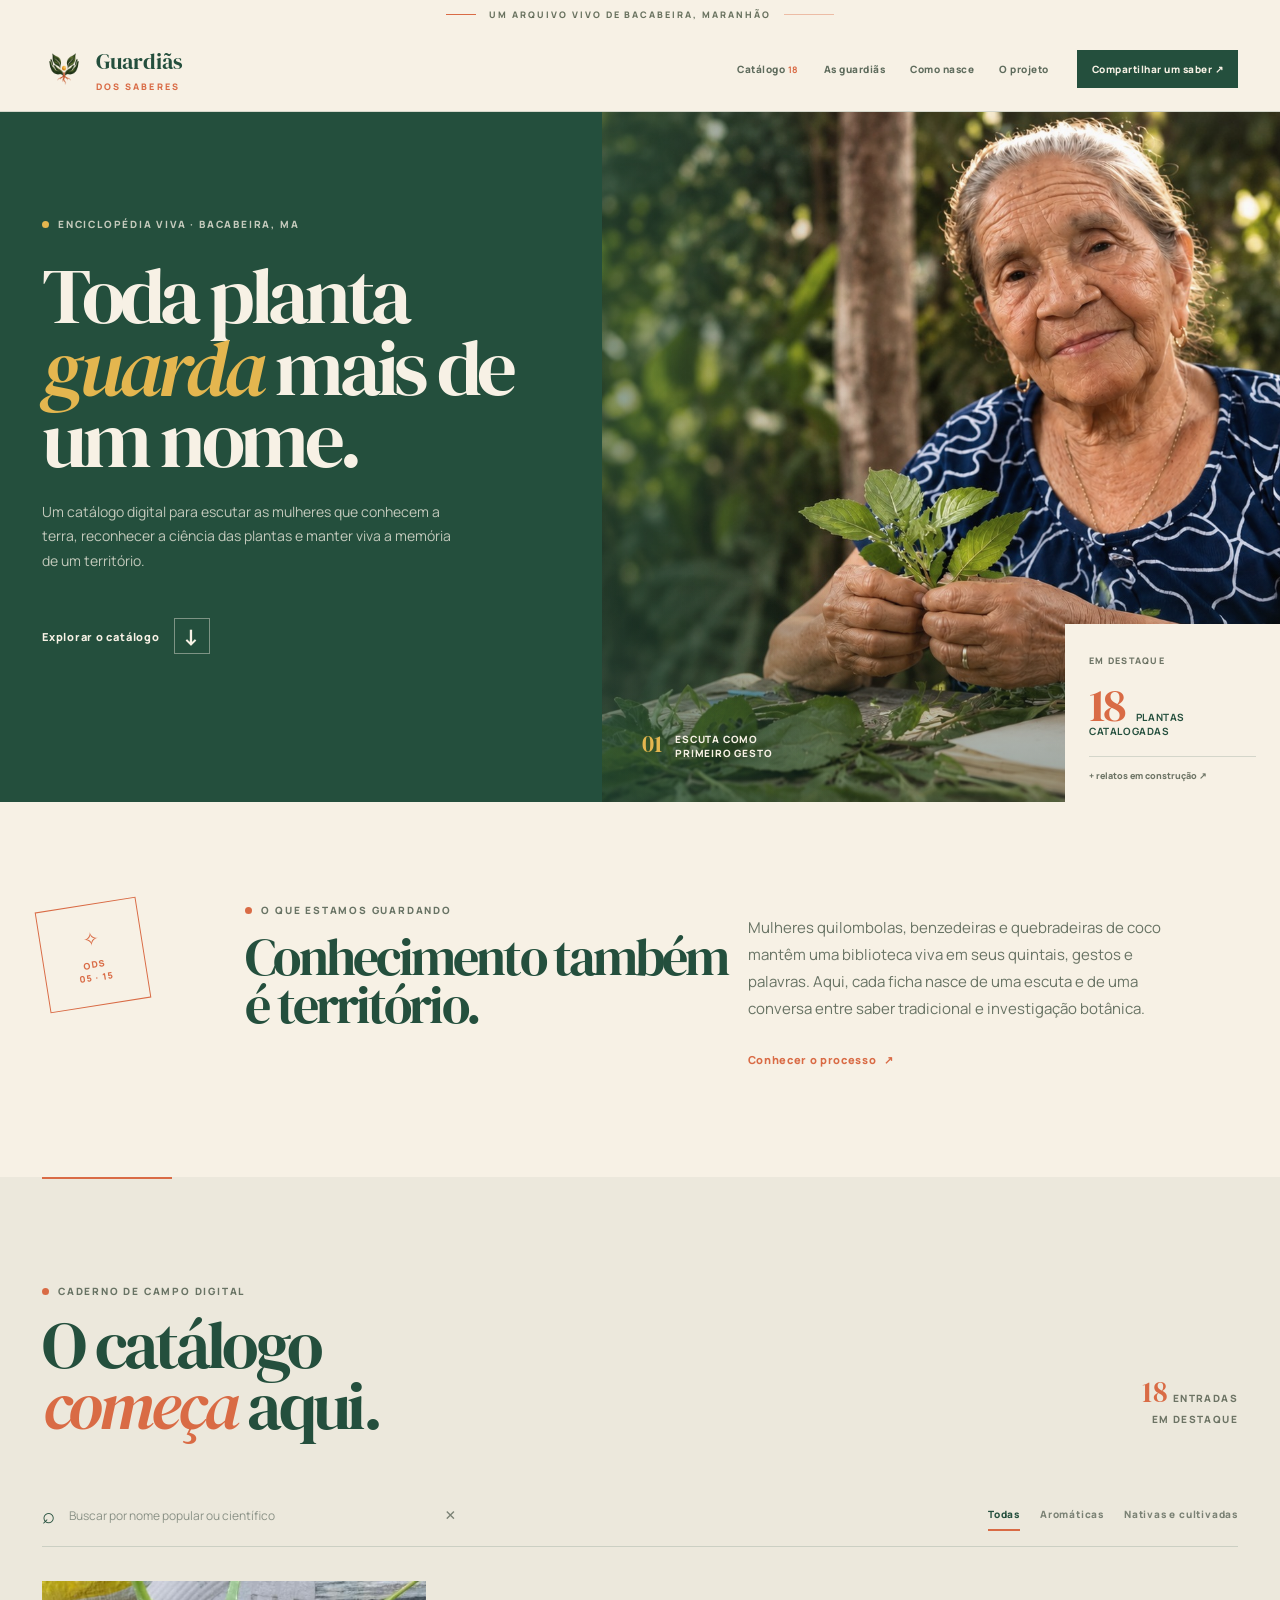
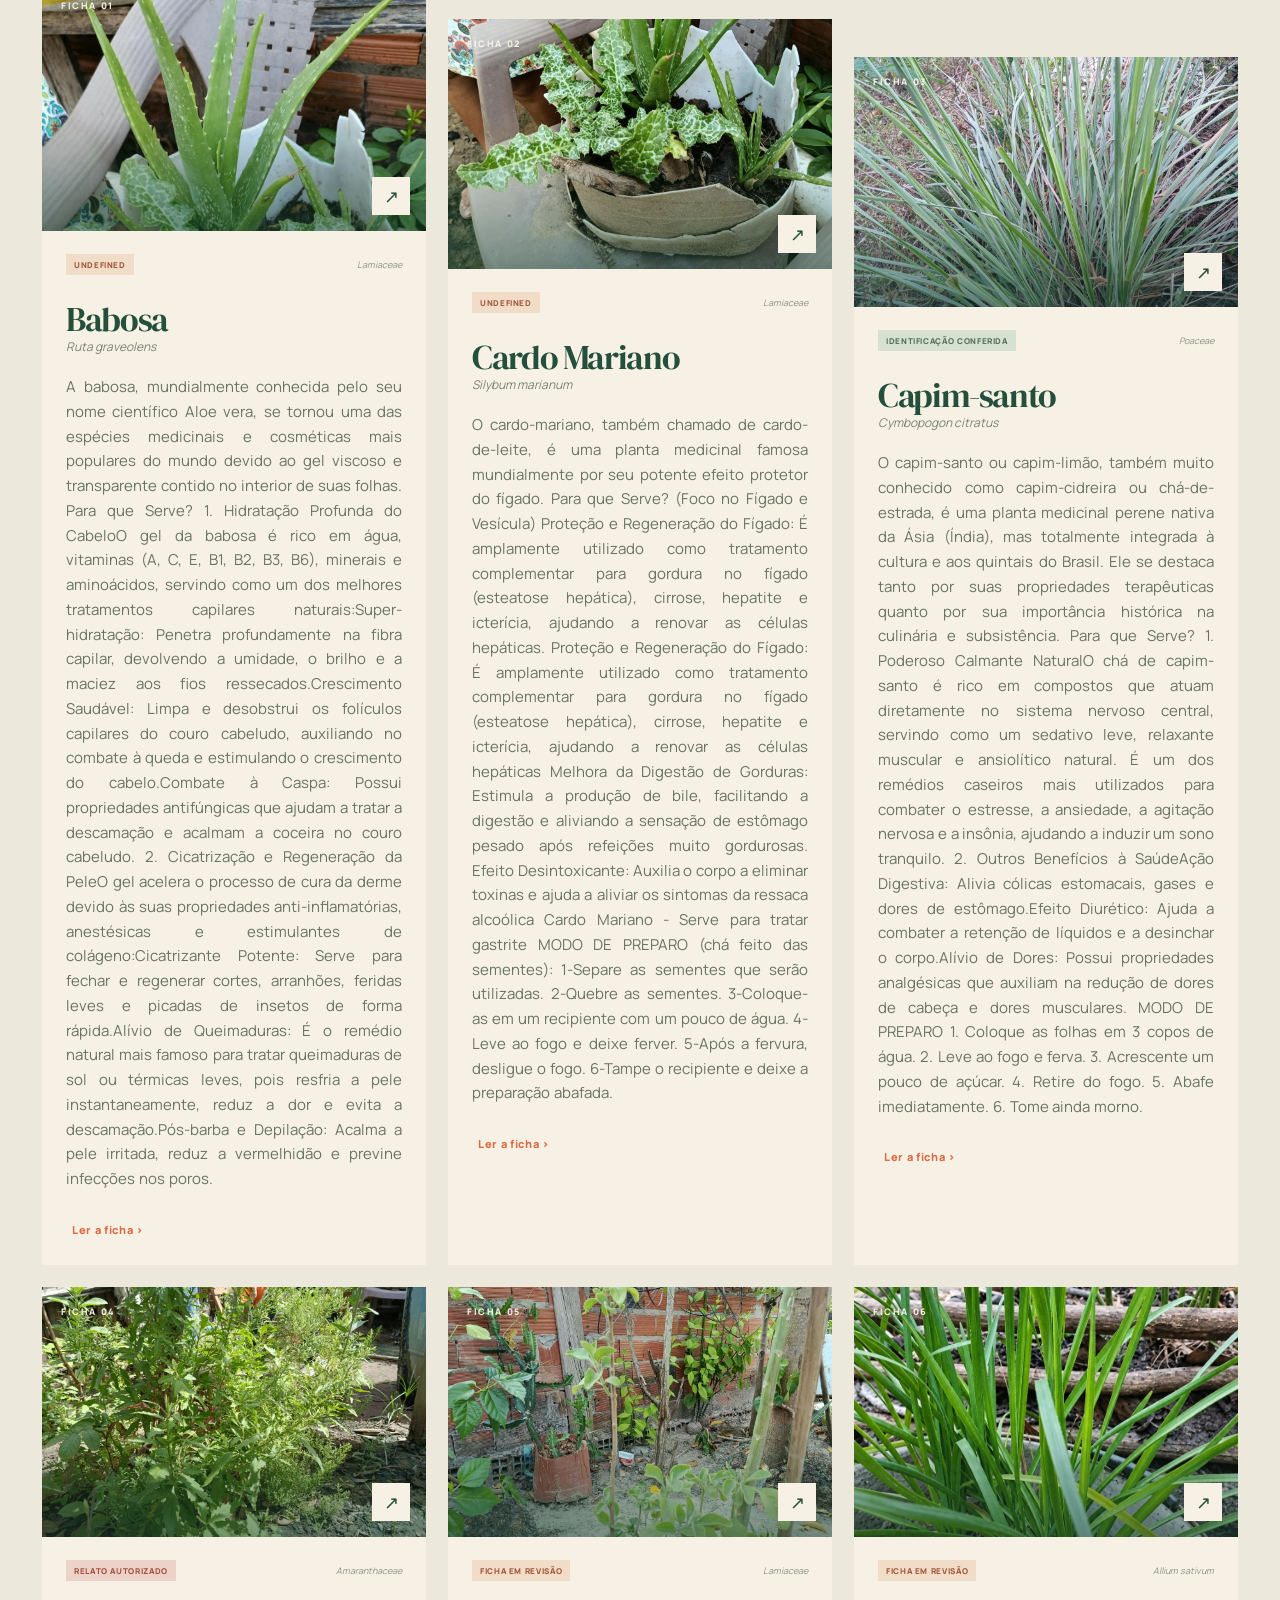
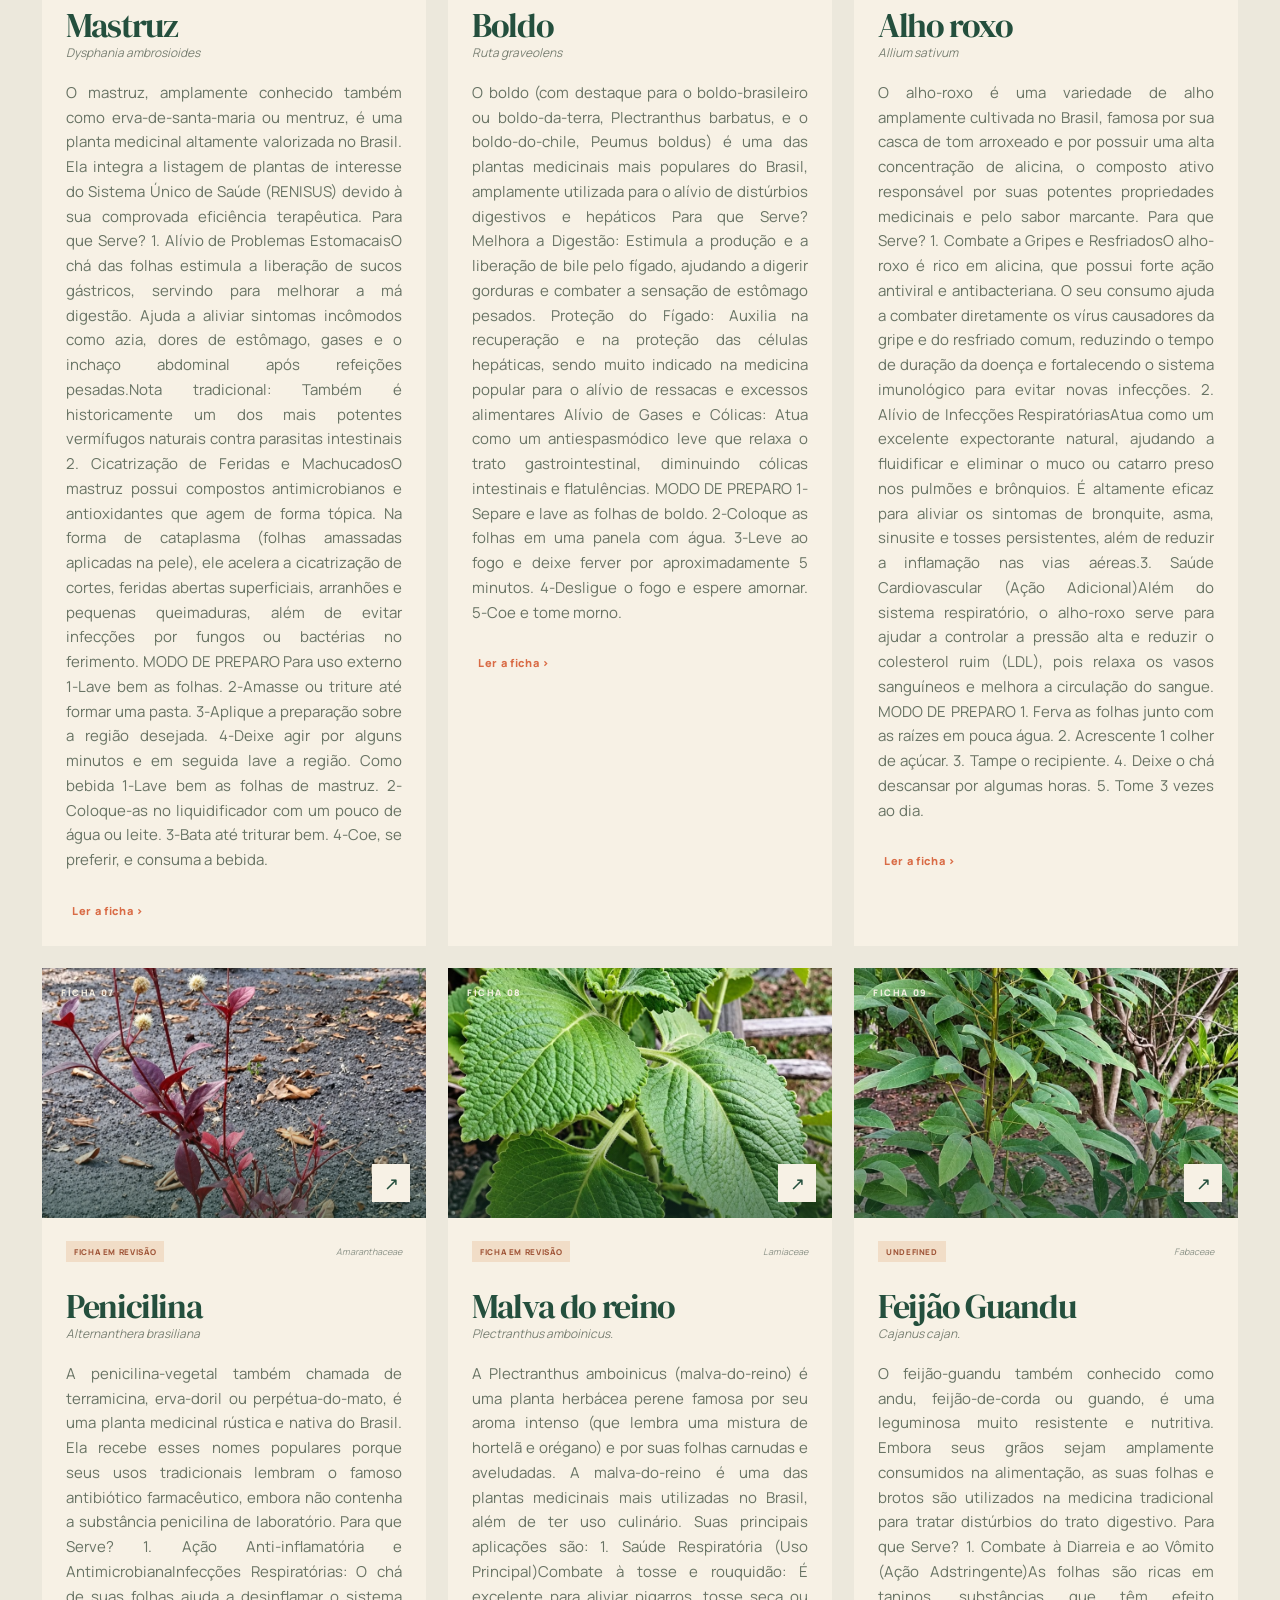
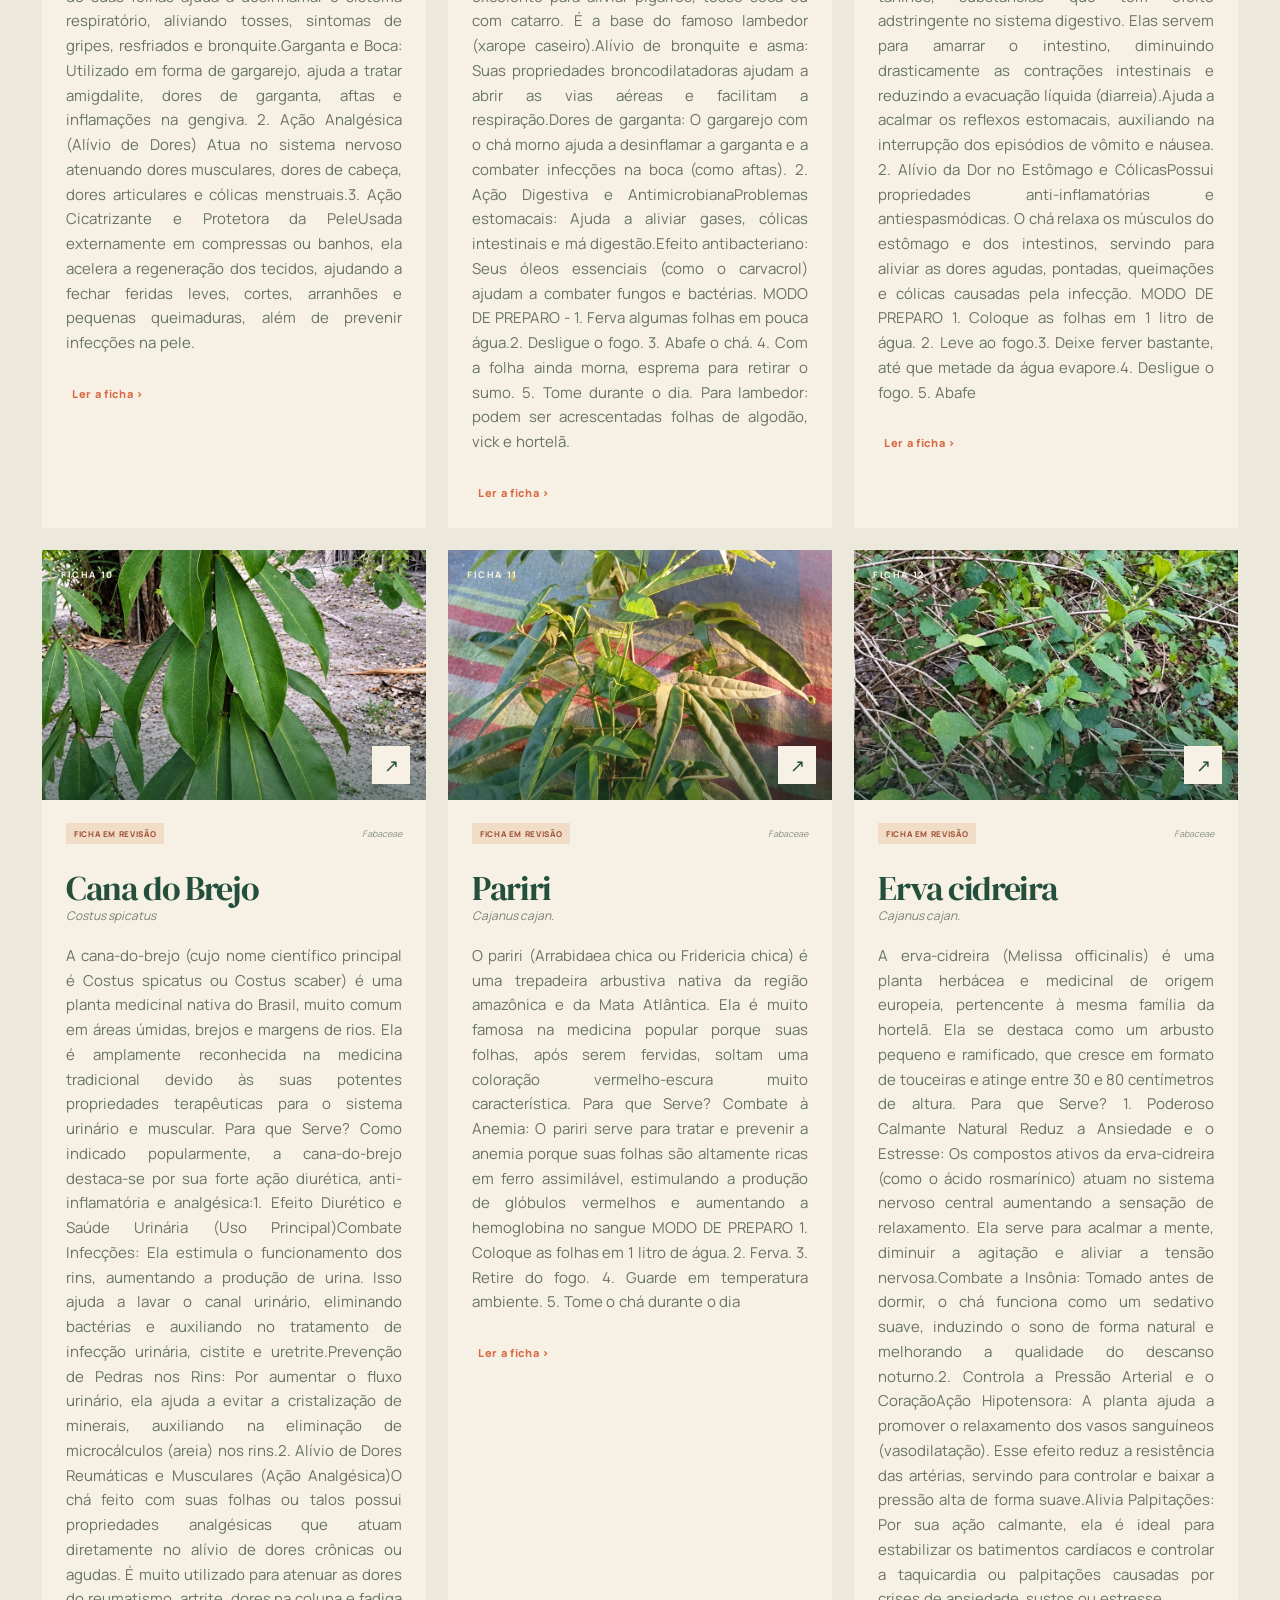
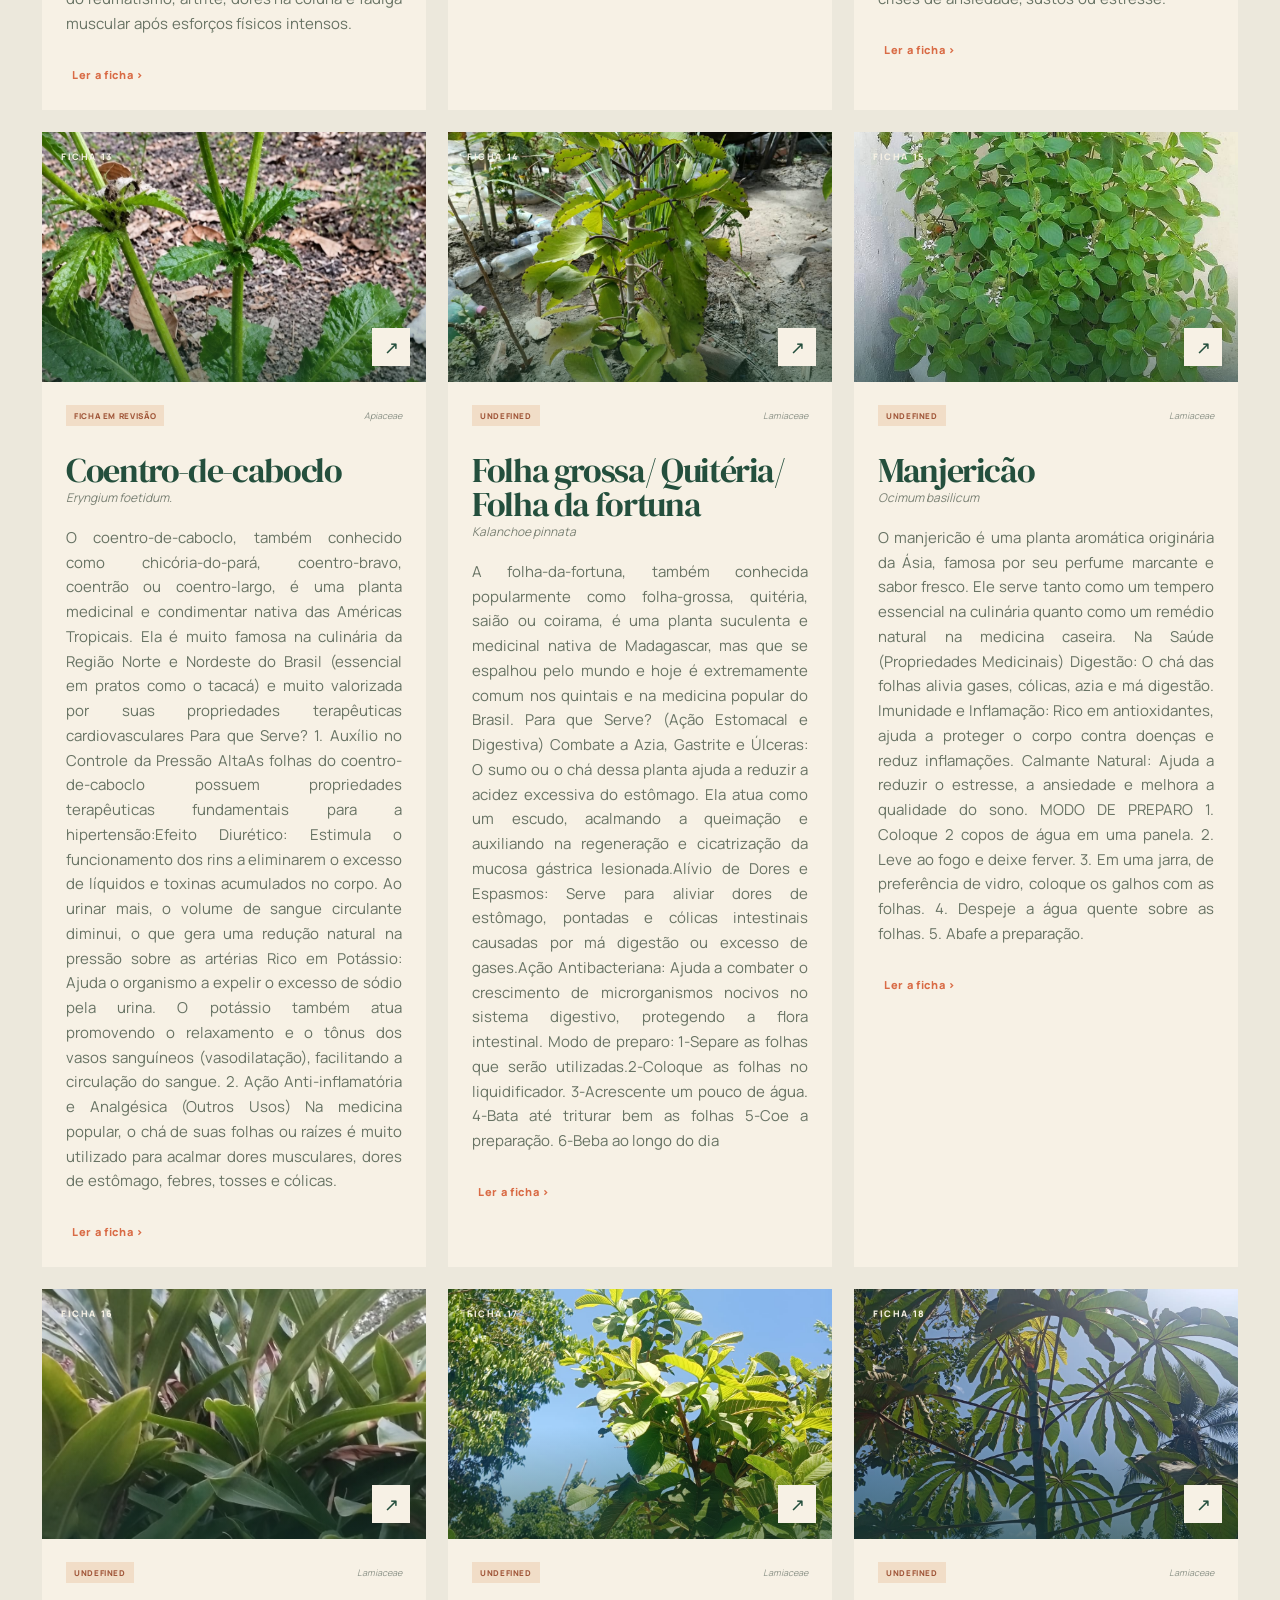
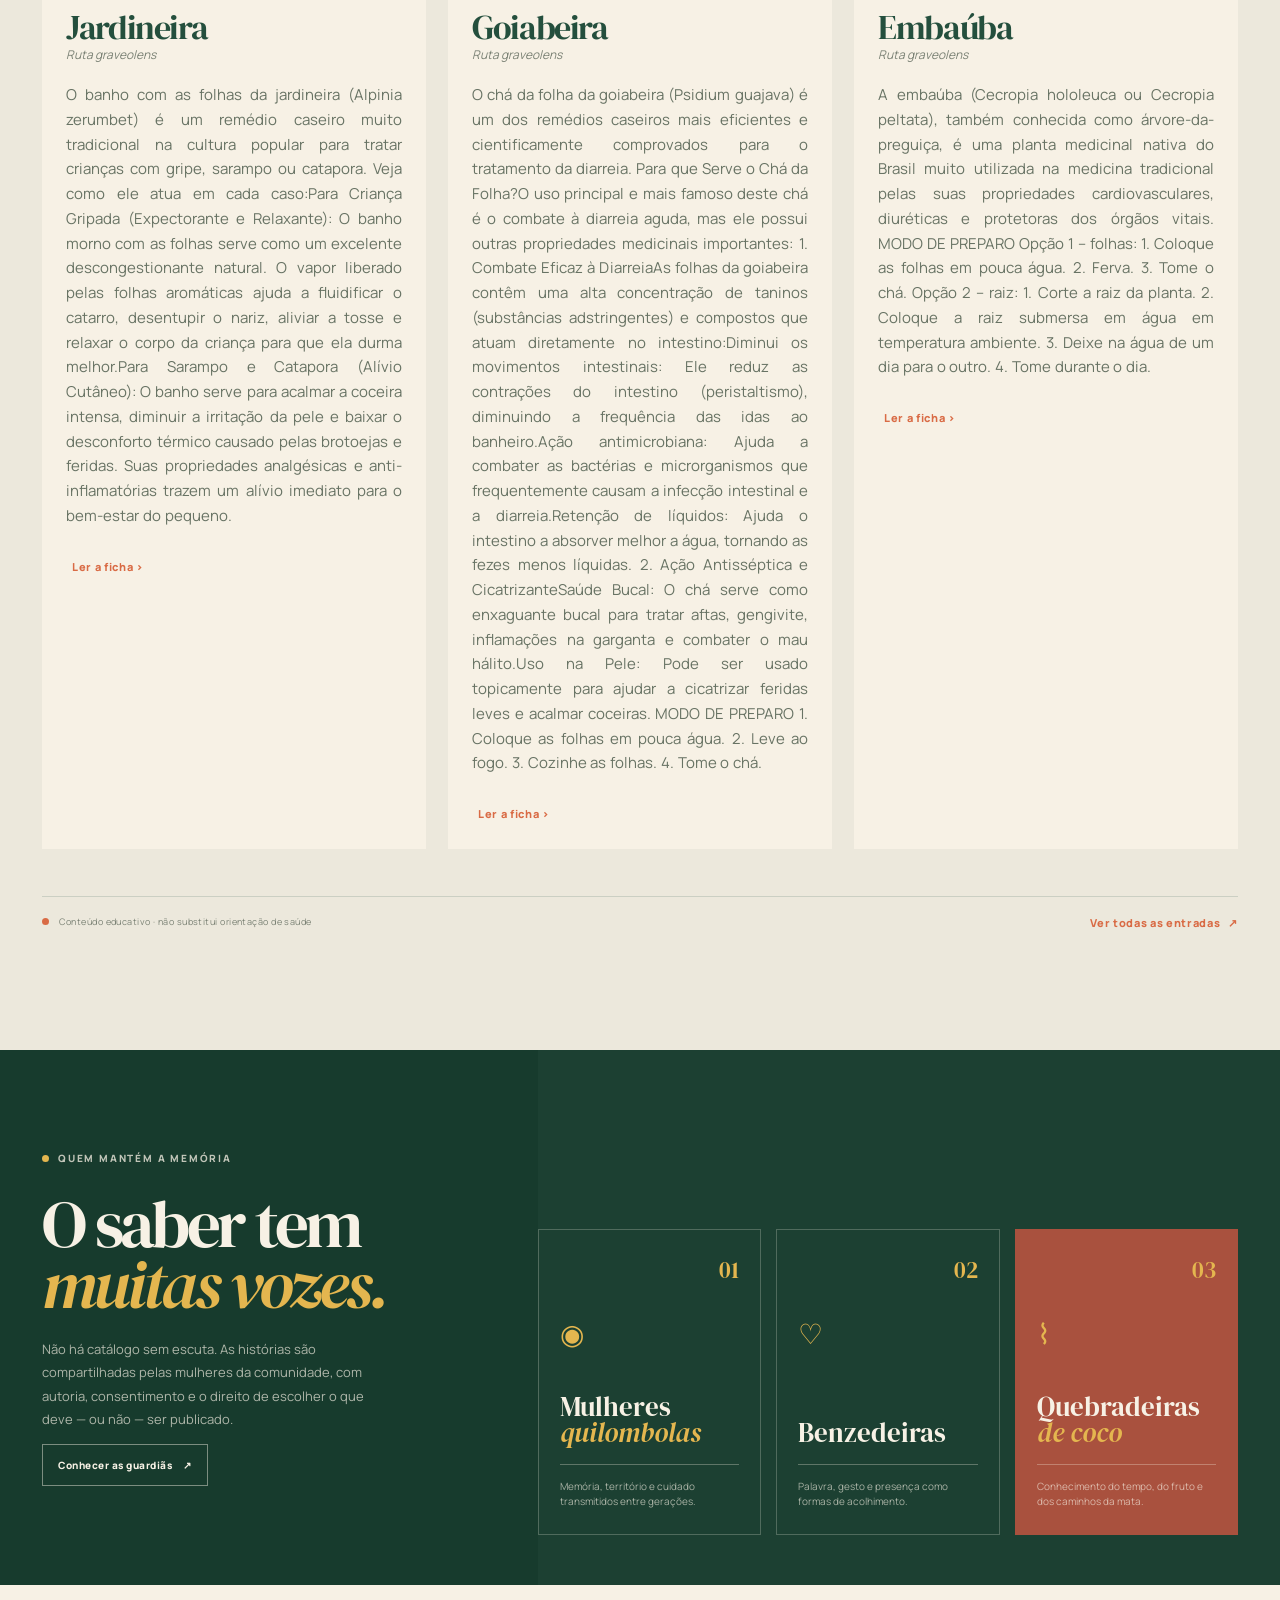
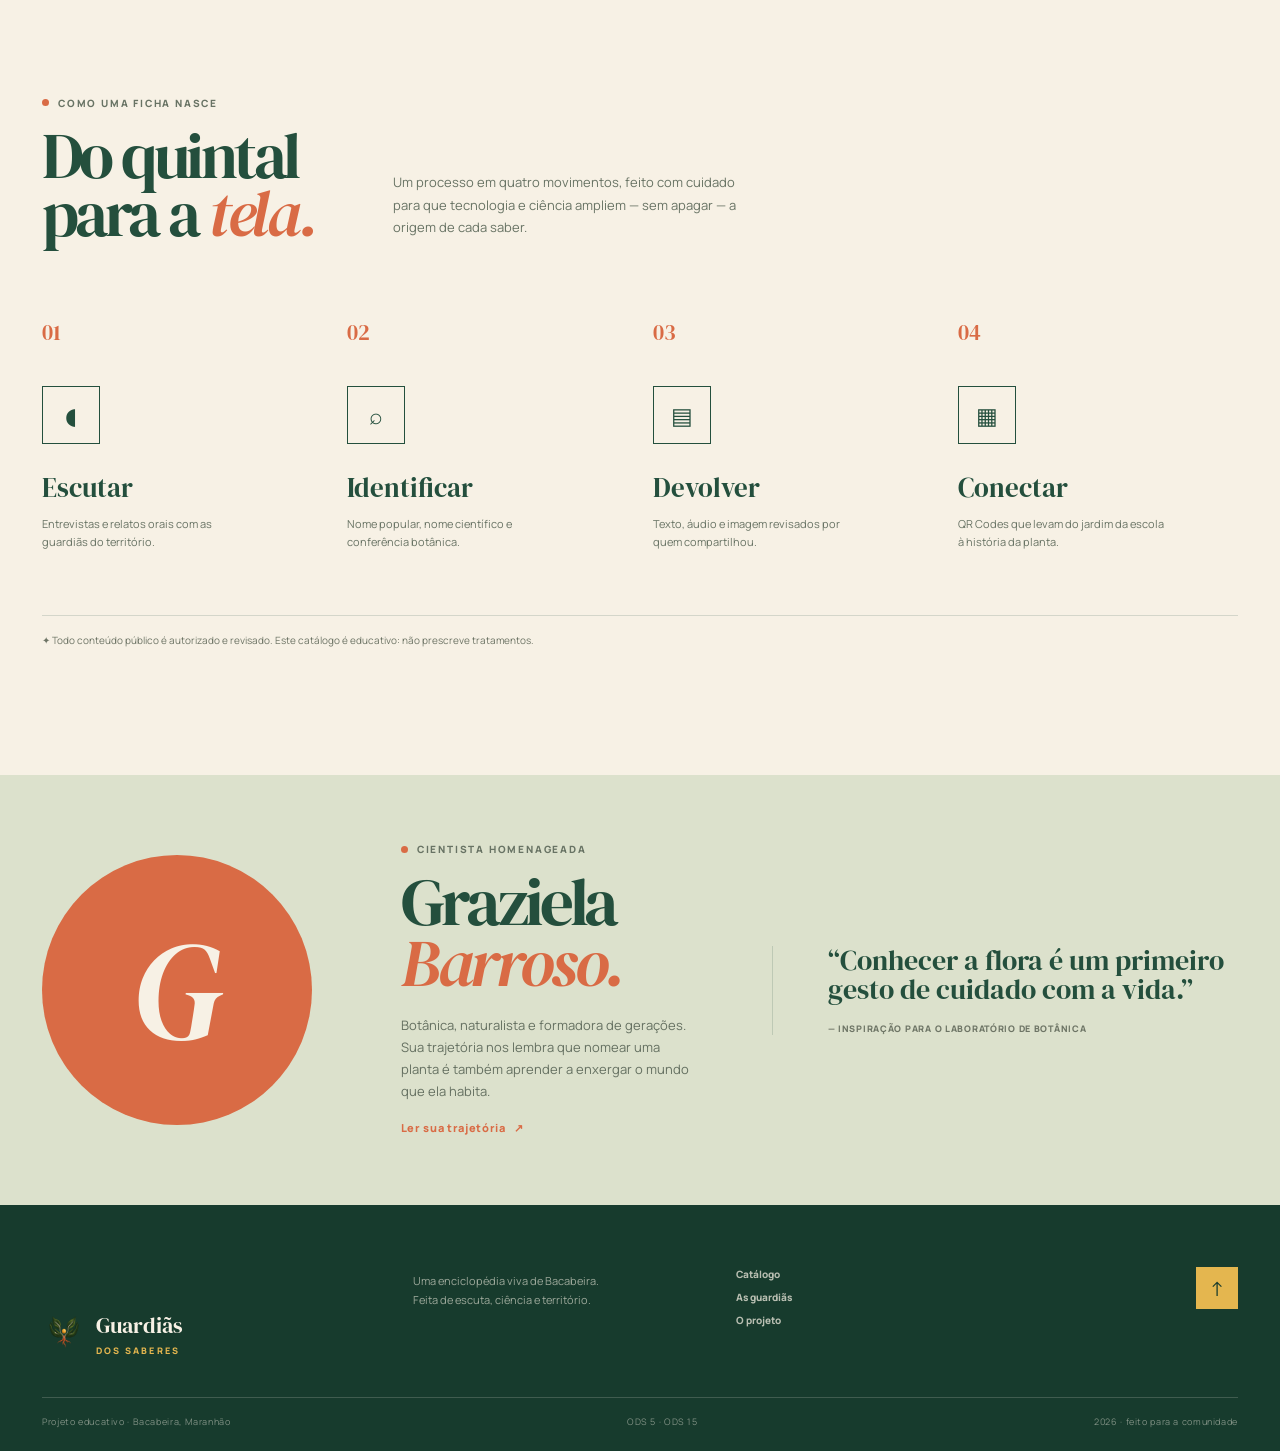
==== commit 31a4e43a: "atualização" ====
--- a/index.html
+++ b/index.html
@@ -45,9 +45,9 @@
           <a class="hero-link" href="#catalogo">Explorar o catálogo <span>↓</span></a>
         </div>
         <div class="hero-photo">
-          <img src="assets/guardias-hero.jpg" alt="Mulher segurando uma folha em um quintal" />
+          <img src="assets/guardia_capa.jpeg" alt="Mulher segurando uma folha em um quintal" />
           <div class="hero-photo-shade"></div>
-          <span class="hero-leaf">⌁</span>
+          
           <div class="hero-caption"><b>01</b><span>Escuta como<br />primeiro gesto</span></div>
           <div class="hero-stat"><small>Em destaque</small><strong><b id="plant-count-hero">03</b> plantas<br />catalogadas</strong><span>+ relatos em construção ↗</span></div>
         </div>
--- a/css/style.css
+++ b/css/style.css
@@ -38,7 +38,8 @@
 ================================================================ */
 .catalog-section { position:relative; padding:108px max(42px,calc((100vw - 1296px)/2)) 120px; background:var(--mist); }.catalog-section:before,.profiles-section:before,.timeline-section:before { content:""; position:absolute; top:0; left:max(42px,calc((100vw - 1296px)/2)); width:130px; border-top:2px solid var(--clay); }.section-head { display:flex; justify-content:space-between; align-items:end; }.section-head h2 { margin:18px 0 0; color:var(--forest); font-size:clamp(46px,5.2vw,75px); }.section-head h2 em { color:var(--clay); }.section-aside { color:#6d7465; font-size:10px; font-weight:900; letter-spacing:.14em; line-height:1.4; text-align:right; text-transform:uppercase; }.section-aside b { color:var(--clay); font:400 29px var(--serif); }
 .catalog-toolbar { display:flex; justify-content:space-between; gap:30px; margin:63px 0 34px; padding-bottom:15px; border-bottom:1px solid var(--line); }.search-box { min-width:min(100%,420px); display:flex; align-items:center; gap:12px; color:var(--forest); }.search-box span { font-size:22px; }.search-box input { width:100%; border:0; outline:0; background:transparent; color:var(--forest); font-size:12px; }.search-box input::placeholder { color:#8b9287; }.search-box button { border:0; background:transparent; color:#7b8275; font-size:22px; }.filter-tabs { display:flex; gap:20px; overflow:auto; }.filter-tabs button { padding:8px 0; border:0; border-bottom:2px solid transparent; background:transparent; color:#7b8275; font-size:10px; font-weight:900; letter-spacing:.08em; white-space:nowrap; }.filter-tabs button.active { border-color:var(--clay); color:var(--forest); }
-.catalog-grid { display:grid; grid-template-columns:repeat(3,minmax(0,1fr)); gap:22px; }.plant-card { min-width:0; background:var(--paper); transition:transform .25s var(--ease),box-shadow .25s var(--ease); }.plant-card:nth-child(2) { margin-top:38px; }.plant-card:nth-child(3) { margin-top:76px; }.plant-card:hover { transform:translateY(-6px); box-shadow:0 18px 35px rgba(36,79,61,.12); }.plant-image { position:relative; height:250px; overflow:hidden; background:#b8c0a7; }.plant-image img { width:100%; height:100%; object-fit:cover; transition:transform .45s var(--ease); }.plant-card:hover .plant-image img { transform:scale(1.03); }.plant-image:after { content:""; position:absolute; inset:0; background:linear-gradient(0deg,rgba(23,59,45,.52),transparent 45%); }.plant-image small { position:absolute; z-index:1; top:18px; left:19px; color:var(--paper); font-size:9px; font-weight:900; letter-spacing:.18em; }.plant-open { position:absolute; z-index:1; right:16px; bottom:16px; width:38px; height:38px; border:0; background:var(--paper); color:var(--forest); font-size:18px; }.plant-open:hover { background:var(--clay); color:var(--paper); }.plant-body { padding:23px 24px 26px; }.plant-meta { display:flex; justify-content:space-between; gap:12px; align-items:center; }.status { padding:5px 8px; font-size:8px; font-weight:900; letter-spacing:.08em; text-transform:uppercase; }.status.warm { color:#a05639; background:#f1ddc7; }.status.green { color:#52705a; background:#d7e1d2; }.status.clay { color:#a3513d; background:#ecd2c8; }.plant-meta em { color:#8b9287; font-size:9px; }.plant-body h3 { margin:27px 0 2px; font:400 34px/1 var(--serif); letter-spacing:-.04em; }.scientific { margin:0; color:#7b8275; font-size:12px; font-style:italic; }.plant-body p:not(.scientific) { min-height:66px; margin:20px 0 25px; color:#687364; font-size:12px; line-height:1.65; }.open-link { border:0; background:transparent; color:var(--clay); font-size:11px; font-weight:900; letter-spacing:.06em; }.open-link:hover { color:var(--forest); }.catalog-footer { display:flex; justify-content:space-between; gap:20px; margin-top:47px; padding-top:18px; border-top:1px solid var(--line); color:#7b8275; font-size:9px; letter-spacing:.05em; }.catalog-footer span i { width:7px; height:7px; display:inline-block; margin-right:8px; border-radius:50%; background:var(--clay); }.empty-state { padding:45px; color:#687364; text-align:center; }.empty-state h3 { margin:10px; font:400 28px var(--serif); color:var(--forest); }.empty-state button { border:0; background:transparent; color:var(--clay); font-weight:800; }
+.catalog-grid { display:grid; grid-template-columns:repeat(3,minmax(0,1fr)); gap:22px; }.plant-card { min-width:0; background:var(--paper); transition:transform .25s var(--ease),box-shadow .25s var(--ease); }.plant-card:nth-child(2) { margin-top:38px; }.plant-card:nth-child(3) { margin-top:76px; }.plant-card:hover { transform:translateY(-6px); box-shadow:0 18px 35px rgba(36,79,61,.12); }.plant-image { position:relative; height:250px; overflow:hidden; background:#b8c0a7; }.plant-image img { width:100%; height:100%; object-fit:cover; transition:transform .45s var(--ease); }.plant-card:hover .plant-image img { transform:scale(1.03); }.plant-image:after { content:""; position:absolute; inset:0; background:linear-gradient(0deg,rgba(23,59,45,.52),transparent 45%); }.plant-image small { position:absolute; z-index:1; top:18px; left:19px; color:var(--paper); font-size:9px; font-weight:900; letter-spacing:.18em; }.plant-open { position:absolute; z-index:1; right:16px; bottom:16px; width:38px; height:38px; border:0; background:var(--paper); color:var(--forest); font-size:18px; }.plant-open:hover { background:var(--clay); color:var(--paper); }
+.plant-body { padding:23px 24px 26px; }.plant-meta { display:flex; justify-content:space-between; gap:12px; align-items:center; }.status { padding:5px 8px; font-size:8px; font-weight:900; letter-spacing:.08em; text-transform:uppercase; }.status.warm { color:#a05639; background:#f1ddc7; }.status.green { color:#52705a; background:#d7e1d2; }.status.clay { color:#a3513d; background:#ecd2c8; }.plant-meta em { color:#8b9287; font-size:9px; }.plant-body h3 { margin:27px 0 2px; font:400 34px/1 var(--serif); letter-spacing:-.04em; }.scientific { margin:0; color:#7b8275; font-size:12px; font-style:italic; }.plant-body p:not(.scientific) { min-height:66px; margin:20px 0 25px; color:#687364; font-size:15px; line-height:1.65; text-align:justify;  white-space:pre-line; word-spacing:0.05em;}.open-link { border:0; background:transparent; color:var(--clay); font-size:11px; font-weight:900; letter-spacing:.06em; }.open-link:hover { color:var(--forest); }.catalog-footer { display:flex; justify-content:space-between; gap:20px; margin-top:47px; padding-top:18px; border-top:1px solid var(--line); color:#7b8275; font-size:9px; letter-spacing:.05em; }.catalog-footer span i { width:7px; height:7px; display:inline-block; margin-right:8px; border-radius:50%; background:var(--clay); }.empty-state { padding:45px; color:#687364; text-align:center; }.empty-state h3 { margin:10px; font:400 28px var(--serif); color:var(--forest); }.empty-state button { border:0; background:transparent; color:var(--clay); font-weight:800; }
 
 /* MODAIS DE PLANTA E QR CODE */
 .modal-backdrop { position:fixed; z-index:70; inset:0; display:grid; place-items:center; padding:25px; background:rgba(16,39,29,.72); backdrop-filter:blur(8px); }.plant-modal { width:min(900px,100%); max-height:calc(100vh - 50px); display:grid; grid-template-columns:43% 57%; position:relative; overflow:auto; background:var(--paper); box-shadow:0 25px 80px rgba(12,31,23,.4); }.modal-close { position:absolute; z-index:4; top:15px; right:15px; width:36px; height:36px; border:0; background:var(--paper); color:var(--forest); font-size:23px; }.modal-close:hover { background:var(--clay); color:var(--paper); }.plant-modal-image { min-height:500px; position:relative; }.plant-modal-image img { width:100%; height:100%; object-fit:cover; }.plant-modal-image:after { content:""; position:absolute; inset:0; background:linear-gradient(0deg,rgba(23,59,45,.55),transparent 48%); }.plant-modal-image div { position:absolute; z-index:2; left:24px; right:24px; bottom:24px; display:flex; justify-content:space-between; color:var(--paper); font-size:9px; font-weight:900; letter-spacing:.15em; }.plant-modal-image b { padding:13px 9px; background:var(--paper); color:var(--forest); }.plant-modal-content { padding:52px 47px 39px; }.plant-modal-content h2,.qr-modal h2 { margin:22px 0 3px; font:400 54px/.9 var(--serif); letter-spacing:-.05em; }.plant-modal-content h2+em { color:#7b8275; font-size:12px; }.modal-lead { margin:27px 0; color:#687364; font-size:14px; line-height:1.7; }.modal-data { display:grid; grid-template-columns:repeat(2,1fr); gap:13px; padding:18px 0; border-block:1px solid var(--line); }.modal-data div { display:flex; flex-direction:column; gap:7px; }.modal-data span { color:#8b9287; font-size:9px; font-weight:900; letter-spacing:.07em; text-transform:uppercase; }.modal-data b { font-size:11px; line-height:1.35; }.modal-alert { display:flex; gap:11px; margin:22px 0; padding:14px; background:#e6eadb; color:#52705a; font-size:10px; line-height:1.55; }.audio-pending { display:flex; align-items:center; gap:11px; margin:18px 0; padding:13px 14px; border:1px dashed rgba(217,107,69,.5); background:#eee7d9; }.audio-pending b { display:block; font-size:10px; }.audio-pending span { color:#7b8275; font-size:9px; }.audio-pending em { margin-left:auto; color:#a05639; font-size:8px; font-style:normal; font-weight:900; letter-spacing:.1em; }.audio-native { width:100%; margin:18px 0; }.qr-button { display:inline-flex; gap:8px; border:1px solid rgba(36,79,61,.3); padding:12px 14px; background:transparent; color:var(--forest); font-size:10px; font-weight:900; }.qr-button:hover { background:var(--clay); border-color:var(--clay); color:var(--paper); }.qr-modal { position:relative; width:min(410px,100%); padding:47px 38px 34px; background:var(--paper); text-align:center; }.qr-modal h2 { font-size:43px; }.qr-modal h2 em { color:var(--clay); }.qr-modal p { color:#687364; font-size:12px; line-height:1.6; }.qr-modal img { width:220px; max-width:100%; margin:16px auto; }.qr-modal code { display:block; overflow-wrap:anywhere; color:#7b8275; font-size:9px; }.toast { position:fixed; right:20px; bottom:20px; z-index:90; max-width:300px; padding:13px 16px; background:var(--forest); color:var(--paper); font-size:11px; box-shadow:0 14px 35px rgba(0,0,0,.2); opacity:0; transform:translateY(12px); pointer-events:none; transition:.2s var(--ease); }.toast.show { opacity:1; transform:translateY(0); }
